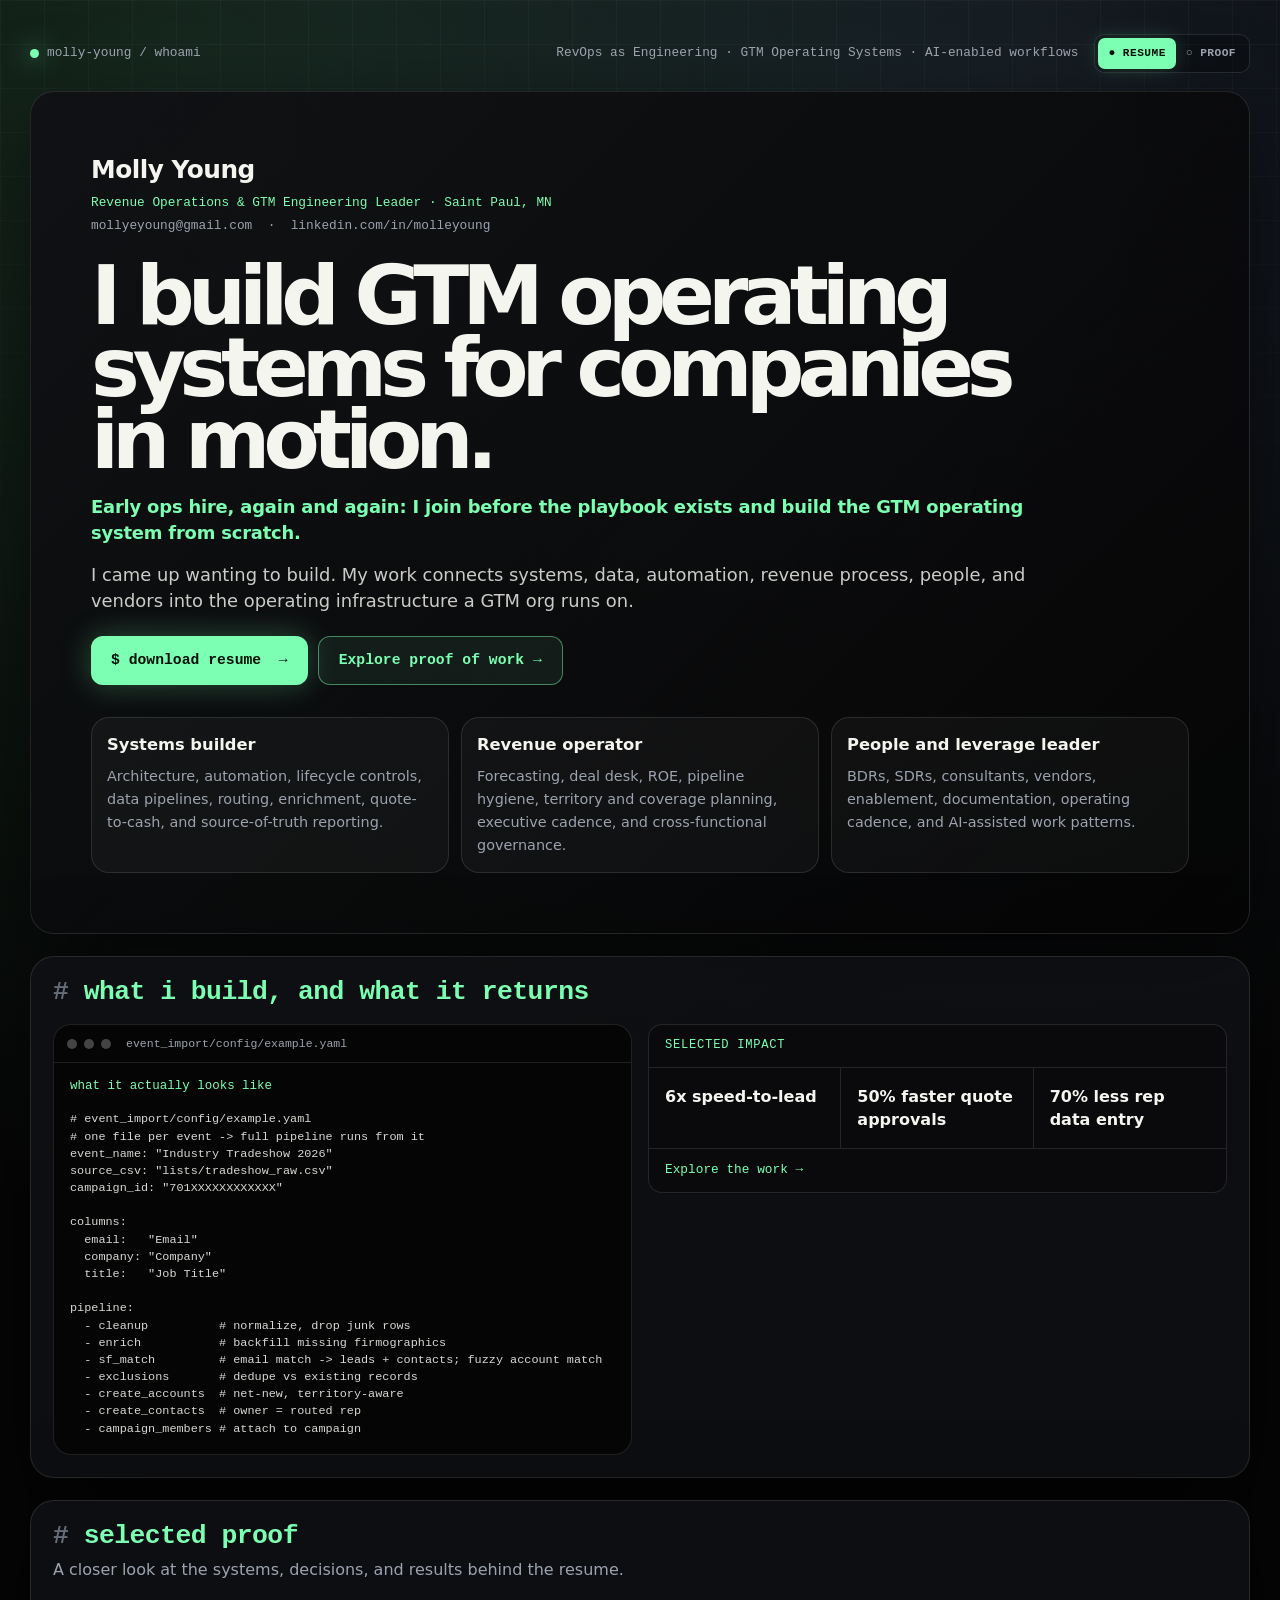
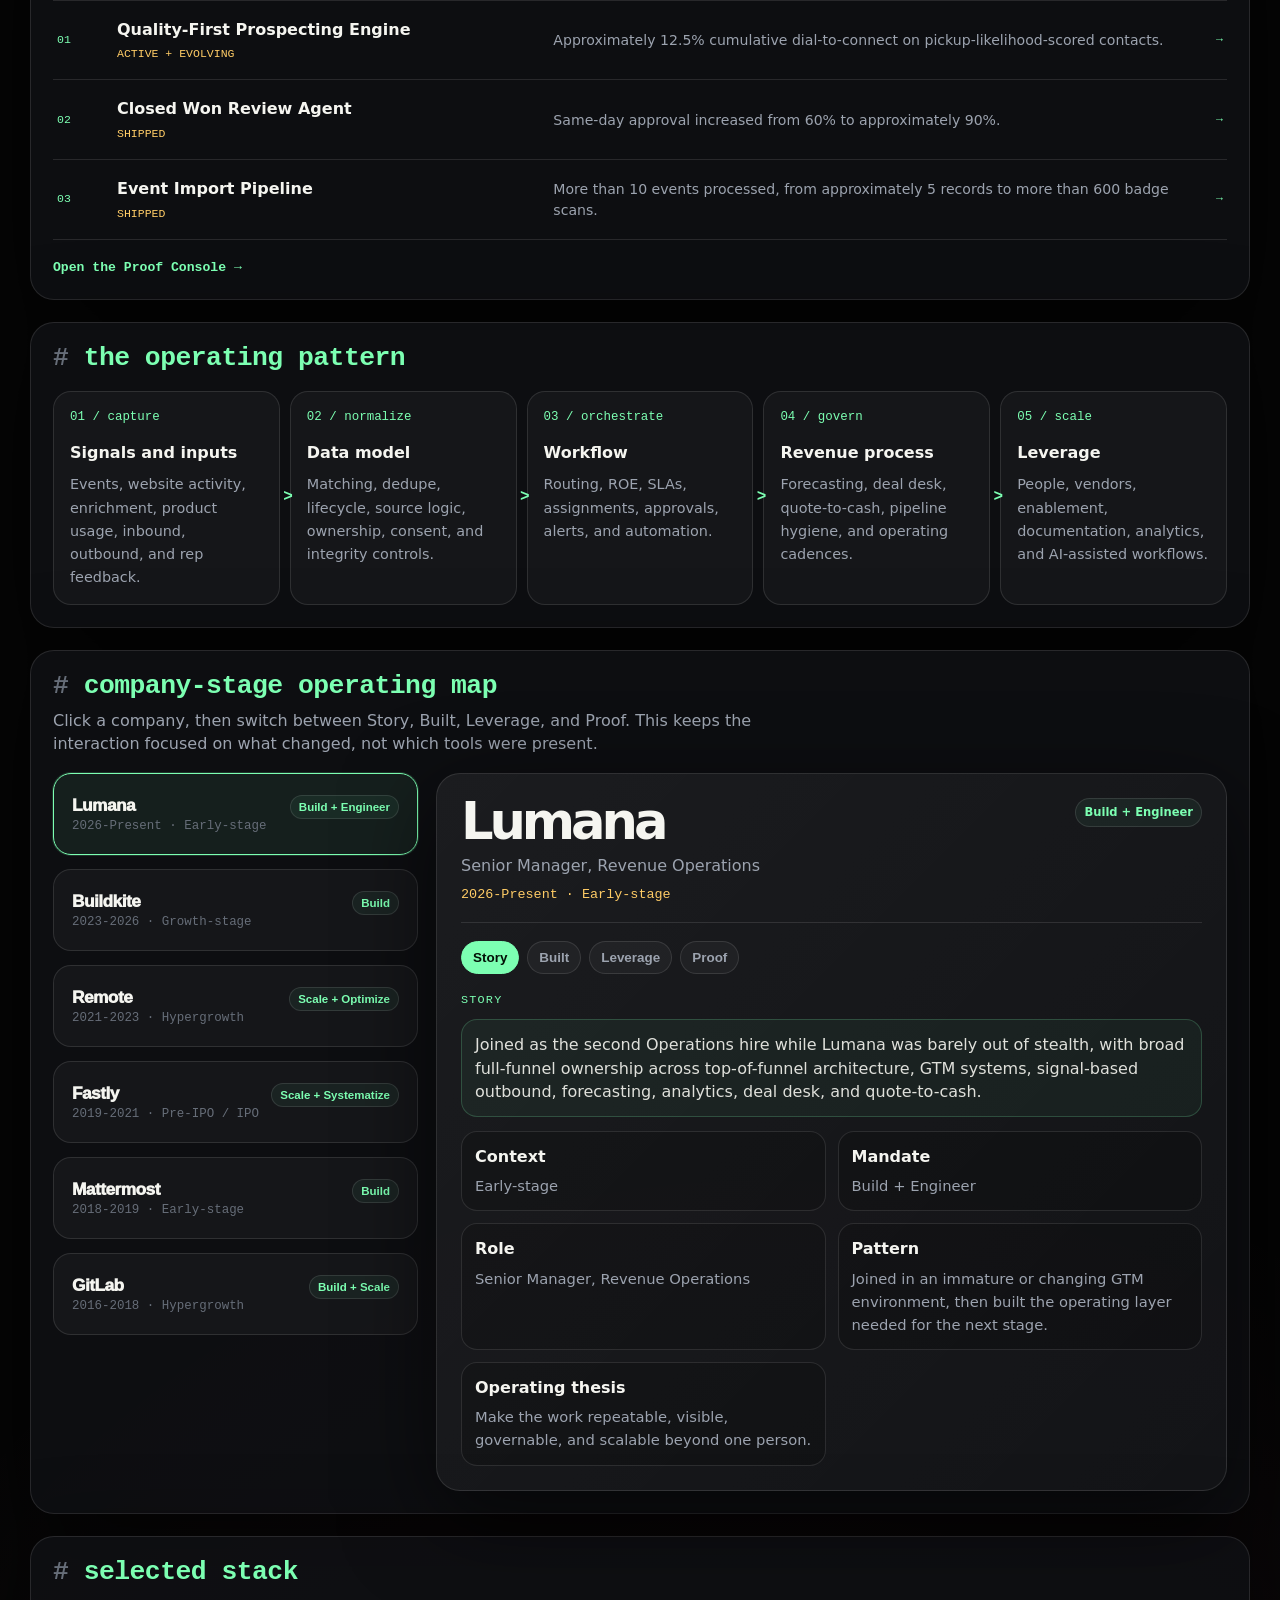
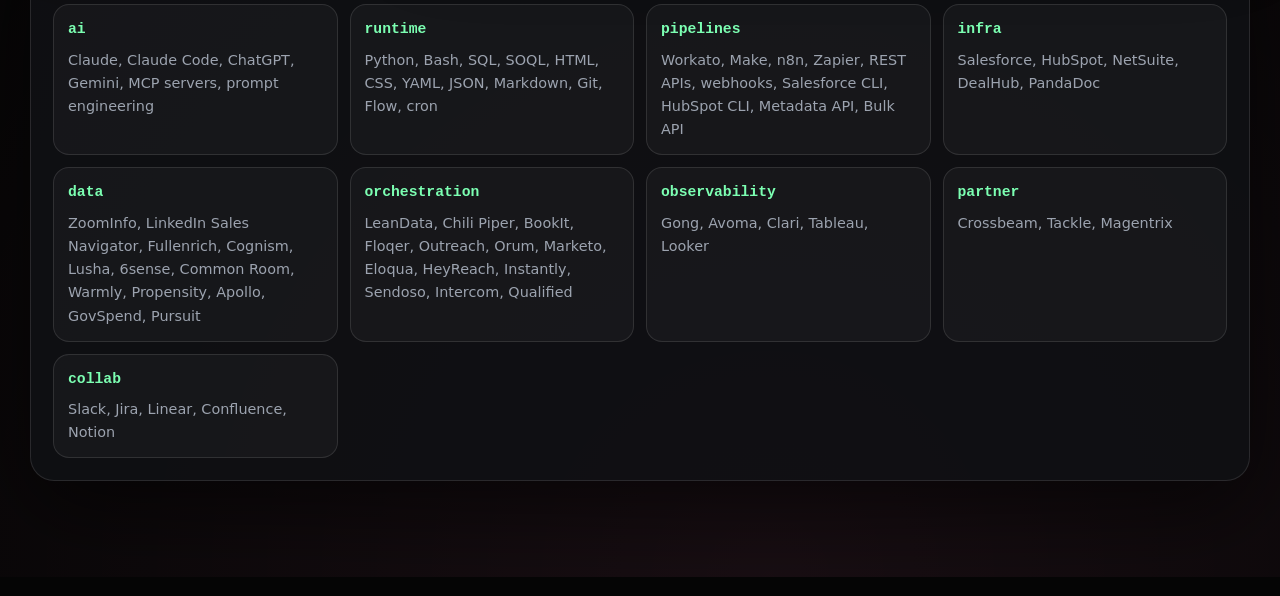
==== index.html @ 9f897b2b "Update index.html" ====
<!DOCTYPE html>
<html lang="en">
<head>
  <meta charset="UTF-8" />
  <meta name="viewport" content="width=device-width, initial-scale=1.0" />
  <title>Molly Young | RevOps as Engineering</title>
  <style>
    :root {
      --bg: #050505;
      --panel: #101114;
      --panel-2: #15171c;
      --ink: #f5f5f0;
      --muted: #9ca3af;
      --faint: #666d78;
      --line: rgba(255,255,255,.11);
      --line-strong: rgba(255,255,255,.22);
      --green: #7CFFB2;
      --amber: #ffcc66;
      --blue: #8ab4ff;
      --pink: #ff7ab6;
      --radius: 24px;
      --shadow: 0 26px 90px rgba(0,0,0,.58);
      --mono: "SFMono-Regular", Consolas, "Liberation Mono", Menlo, monospace;
      --sans: Inter, ui-sans-serif, system-ui, -apple-system, BlinkMacSystemFont, "Segoe UI", sans-serif;
    }

    * { box-sizing: border-box; }

    body {
      margin: 0;
      background:
        radial-gradient(circle at 12% 4%, rgba(124,255,178,.14), transparent 28%),
        radial-gradient(circle at 80% 4%, rgba(138,180,255,.12), transparent 26%),
        radial-gradient(circle at 60% 100%, rgba(255,122,182,.08), transparent 28%),
        var(--bg);
      color: var(--ink);
      font-family: var(--sans);
      line-height: 1.45;
    }

    body::before {
      content: "";
      position: fixed;
      inset: 0;
      background-image:
        linear-gradient(rgba(255,255,255,.032) 1px, transparent 1px),
        linear-gradient(90deg, rgba(255,255,255,.032) 1px, transparent 1px);
      background-size: 44px 44px;
      mask-image: linear-gradient(to bottom, black, transparent 82%);
      pointer-events: none;
      z-index: -1;
    }

    .wrap {
      width: min(1220px, calc(100% - 36px));
      margin: 0 auto;
      padding: 34px 0 74px;
    }

    .topbar {
      display: flex;
      justify-content: space-between;
      gap: 18px;
      align-items: center;
      margin-bottom: 18px;
      color: var(--muted);
      font-family: var(--mono);
      font-size: .8rem;
    }

    .topbar a { text-decoration: none; }

    .topbar-tools {
      display: flex;
      align-items: center;
      justify-content: flex-end;
      gap: 16px;
    }

    .topbar-context { color: var(--muted); }

    .view-nav {
      display: inline-flex;
      padding: 3px;
      border: 1px solid var(--line);
      border-radius: 10px;
      background: rgba(0,0,0,.28);
    }

    .view-nav a {
      display: inline-flex;
      align-items: center;
      gap: 7px;
      padding: 7px 10px;
      border-radius: 7px;
      color: var(--muted);
      font-family: var(--mono);
      font-size: .7rem;
      font-weight: 700;
      letter-spacing: .04em;
    }

    .view-nav a[aria-current="page"] {
      background: var(--green);
      color: #031006;
      box-shadow: 0 0 18px rgba(124,255,178,.18);
    }

    .view-state { font-size: .72rem; }

    .status {
      display: flex;
      align-items: center;
      gap: 8px;
    }

    .dot {
      width: 9px;
      height: 9px;
      border-radius: 999px;
      background: var(--green);
      box-shadow: 0 0 22px rgba(124,255,178,.8);
    }

    .hero,
    .section,
    .company-detail {
      border: 1px solid var(--line);
      background: rgba(16,17,20,.86);
      box-shadow: var(--shadow);
      border-radius: var(--radius);
    }

    .hero {
      overflow: hidden;
      margin-bottom: 22px;
      background: linear-gradient(135deg, rgba(16,17,20,.96), rgba(5,5,5,.9));
    }

    .hero-grid {
      display: grid;
      grid-template-columns: 1fr;
    }

    .hero-main {
      padding: clamp(28px, 5vw, 60px);
      display: flex;
      flex-direction: column;
      justify-content: space-between;
      gap: 32px;
    }

    .eyebrow {
      display: inline-flex;
      width: fit-content;
      padding: 8px 11px;
      border: 1px solid var(--line);
      border-radius: 999px;
      color: var(--green);
      background: rgba(124,255,178,.06);
      font-family: var(--mono);
      font-size: .78rem;
      margin-bottom: 22px;
    }

    .identity { margin-bottom: 24px; }
    .identity .name { display: block; font-size: 1.55rem; font-weight: 900; letter-spacing: -.02em; }
    .identity .title { display: block; margin-top: 6px; color: var(--green); font-family: var(--mono); font-size: .8rem; }
    .identity .contact { display: block; margin-top: 5px; color: var(--muted); font-family: var(--mono); font-size: .8rem; }
    .identity .contact a { color: var(--muted); text-decoration: none; }

    h1 {
      margin: 0;
      font-size: clamp(3rem, 6.4vw, 5.9rem);
      line-height: .88;
      letter-spacing: -.085em;
      max-width: 980px;
    }

    .early-line {
      margin: 18px 0 0;
      max-width: 960px;
      color: var(--green);
      font-size: clamp(1.02rem, 1.4vw, 1.16rem);
      font-weight: 700;
      letter-spacing: -.01em;
    }

    .lead {
      margin: 16px 0 0;
      max-width: 960px;
      font-size: clamp(1.02rem, 1.4vw, 1.16rem);
      color: rgba(245,245,240,.82);
    }

    .lead strong { color: var(--green); }

    .sublead {
      margin: 14px 0 0;
      max-width: 840px;
      color: var(--muted);
    }

    .cta {
      display: inline-flex;
      align-items: center;
      gap: 9px;
      margin-top: 22px;
      padding: 13px 20px;
      background: var(--green);
      color: #031006;
      font-family: var(--mono);
      font-weight: 800;
      font-size: .92rem;
      border-radius: 12px;
      text-decoration: none;
      width: fit-content;
      box-shadow: 0 0 30px rgba(124,255,178,.28);
      transition: 150ms ease;
    }

    .cta:hover { transform: translateY(-1px); box-shadow: 0 0 40px rgba(124,255,178,.4); }

    .hero-actions {
      display: flex;
      flex-wrap: wrap;
      gap: 10px;
      margin-top: 22px;
    }

    .hero-actions .cta { margin-top: 0; }

    .cta-secondary {
      border: 1px solid rgba(124,255,178,.48);
      background: rgba(124,255,178,.07);
      color: var(--green);
      box-shadow: none;
    }

    .cta-secondary:hover {
      background: rgba(124,255,178,.12);
      box-shadow: 0 0 30px rgba(124,255,178,.13);
    }

    .triad {
      display: grid;
      grid-template-columns: repeat(3, minmax(0, 1fr));
      gap: 12px;
    }

    .triad-card {
      border: 1px solid var(--line);
      border-radius: 18px;
      padding: 15px;
      background: rgba(255,255,255,.035);
      min-height: 128px;
    }

    .triad-card strong {
      display: block;
      margin-bottom: 7px;
      color: var(--ink);
      font-size: 1.02rem;
    }

    .triad-card span {
      color: var(--muted);
      font-size: .9rem;
    }

    .side {
      border-top: 1px solid var(--line);
      background: #08090b;
      padding: 24px;
      display: flex;
      flex-direction: column;
      gap: 16px;
    }

    .terminal {
      border: 1px solid var(--line);
      border-radius: 18px;
      overflow: hidden;
      background: #050505;
      max-width: 100%;
    }

    .term-head {
      height: 38px;
      border-bottom: 1px solid var(--line);
      display: flex;
      align-items: center;
      gap: 7px;
      padding: 0 13px;
      color: var(--muted);
      font-family: var(--mono);
      font-size: .72rem;
    }

    .traffic {
      width: 10px;
      height: 10px;
      border-radius: 999px;
      background: rgba(255,255,255,.25);
    }

    .artifact-label {
      padding: 14px 16px 0;
      color: var(--green);
      font-family: var(--mono);
      font-size: .78rem;
    }

    .code-block {
      margin: 0;
      padding: 16px;
      overflow: auto;
      font-family: var(--mono);
      font-size: .74rem;
      line-height: 1.45;
      color: rgba(245,245,240,.88);
      white-space: pre-wrap;
      overflow-wrap: anywhere;
    }

    .mini-bio {
      border: 1px solid var(--line);
      border-radius: 18px;
      padding: 15px;
      background: rgba(255,255,255,.035);
    }

    .mini-bio strong {
      display: block;
      font-size: 1.1rem;
      margin-bottom: 4px;
    }

    .mini-bio span {
      color: var(--muted);
      font-size: .9rem;
    }

    .mini-bio a {
      display: inline-block;
      margin-top: 10px;
      color: var(--green);
      font-family: var(--mono);
      font-size: .82rem;
      text-decoration: none;
      border: 1px solid rgba(124,255,178,.4);
      border-radius: 999px;
      padding: 6px 11px;
    }

    .section {
      padding: 22px;
      margin-bottom: 22px;
    }

    .section-head {
      display: flex;
      justify-content: space-between;
      align-items: end;
      gap: 18px;
      flex-wrap: wrap;
      margin-bottom: 18px;
    }

    h2 {
      margin: 0;
      font-family: var(--mono);
      font-size: clamp(1.25rem, 2.1vw, 1.65rem);
      line-height: 1.05;
      letter-spacing: -.02em;
      color: var(--green);
      text-transform: lowercase;
    }

    h2::before { content: "# "; color: var(--faint); }

    .section-head p {
      margin: 8px 0 0;
      color: var(--muted);
      max-width: 760px;
    }

    .proof-grid {
      display: grid;
      grid-template-columns: repeat(6, minmax(0, 1fr));
      gap: 12px;
    }

    .proof {
      border: 1px solid var(--line);
      border-radius: 12px;
      padding: 18px;
      background: rgba(0,0,0,.22);
      min-height: 148px;
    }

    .num {
      font-size: clamp(1.9rem, 4vw, 3.3rem);
      font-weight: 950;
      letter-spacing: -.08em;
      color: var(--green);
      line-height: .9;
      margin-bottom: 10px;
    }

    .proof strong {
      display: block;
      margin-bottom: 7px;
      font-family: var(--mono);
      font-size: .9rem;
    }

    .proof strong::before { content: "> "; color: var(--green); }

    .proof span {
      color: var(--muted);
      font-size: .88rem;
    }

    .proof-split {
      display: grid;
      grid-template-columns: 1fr 1fr;
      gap: 16px;
      align-items: start;
    }

    .kpi-grid {
      display: grid;
      grid-template-columns: 1fr 1fr;
      gap: 12px;
    }

    .proof-strip {
      border: 1px solid var(--line);
      border-radius: 14px;
      background: rgba(0,0,0,.22);
      overflow: hidden;
    }

    .proof-strip-label {
      padding: 12px 16px;
      border-bottom: 1px solid var(--line);
      color: var(--green);
      font-family: var(--mono);
      font-size: .76rem;
      letter-spacing: .06em;
    }

    .proof-strip-metrics {
      display: grid;
      grid-template-columns: repeat(3, minmax(0, 1fr));
    }

    .proof-strip-metric {
      padding: 17px 16px;
      border-right: 1px solid var(--line);
    }

    .proof-strip-metric:last-child { border-right: 0; }

    .proof-strip-metric strong {
      display: block;
      color: var(--ink);
      font-size: 1rem;
    }

    .proof-strip-link {
      display: block;
      padding: 12px 16px;
      border-top: 1px solid var(--line);
      color: var(--green);
      font-family: var(--mono);
      font-size: .8rem;
      text-decoration: none;
    }

    .selected-proof-list {
      border-top: 1px solid var(--line);
    }

    .selected-proof-row {
      display: grid;
      grid-template-columns: 44px minmax(220px, .65fr) minmax(0, 1fr) auto;
      gap: 16px;
      align-items: center;
      padding: 17px 4px;
      border-bottom: 1px solid var(--line);
      color: inherit;
      text-decoration: none;
    }

    .selected-proof-row:hover {
      background: linear-gradient(90deg, rgba(124,255,178,.06), transparent 80%);
    }

    .selected-proof-index,
    .selected-proof-status,
    .selected-proof-arrow {
      font-family: var(--mono);
      font-size: .72rem;
    }

    .selected-proof-index,
    .selected-proof-arrow { color: var(--green); }

    .selected-proof-title {
      display: grid;
      gap: 5px;
    }

    .selected-proof-title strong { font-size: 1rem; }

    .selected-proof-status {
      width: fit-content;
      color: var(--amber);
      text-transform: uppercase;
    }

    .selected-proof-point {
      color: var(--muted);
      font-size: .88rem;
    }

    .selected-proof-action {
      display: inline-flex;
      margin-top: 18px;
      color: var(--green);
      font-family: var(--mono);
      font-size: .82rem;
      font-weight: 800;
      text-decoration: none;
    }

    .artifact-desc {
      margin: 0 0 12px;
      color: var(--faint);
      font-family: var(--mono);
      font-size: .8rem;
      line-height: 1.55;
    }

    .operating-grid {
      display: grid;
      grid-template-columns: repeat(5, minmax(0, 1fr));
      gap: 10px;
    }

    .op-node {
      border: 1px solid var(--line);
      border-radius: 18px;
      padding: 16px;
      background: rgba(255,255,255,.035);
      min-height: 160px;
      position: relative;
    }

    .op-node:not(:last-child)::after {
      content: ">";
      position: absolute;
      right: -14px;
      top: 50%;
      transform: translateY(-50%);
      color: var(--green);
      font-family: var(--mono);
      font-weight: 900;
      z-index: 2;
    }

    .op-node .idx {
      font-family: var(--mono);
      color: var(--green);
      font-size: .78rem;
      margin-bottom: 15px;
    }

    .op-node strong {
      display: block;
      margin-bottom: 8px;
    }

    .op-node span {
      color: var(--muted);
      font-size: .9rem;
    }

    .company-layout {
      display: grid;
      grid-template-columns: 365px minmax(0, 1fr);
      gap: 18px;
      align-items: start;
    }

    .company-list {
      display: grid;
      gap: 14px;
    }

    .company-button {
      width: 100%;
      text-align: left;
      cursor: pointer;
      border: 1px solid var(--line);
      border-radius: 18px;
      padding: 21px 18px;
      background: rgba(255,255,255,.035);
      color: var(--ink);
      transition: 150ms ease;
    }

    .company-button:hover {
      transform: translateY(-1px);
      border-color: var(--line-strong);
      background: rgba(255,255,255,.055);
    }

    .company-button.active {
      border-color: var(--green);
      background: rgba(124,255,178,.07);
      box-shadow: 0 0 0 1px rgba(124,255,178,.16);
    }

    .company-row {
      display: flex;
      justify-content: space-between;
      align-items: start;
      gap: 12px;
    }

    .company-name {
      font-size: 1.08rem;
      font-weight: 950;
      letter-spacing: -.03em;
    }

    .years {
      margin-top: 3px;
      color: var(--faint);
      font-family: var(--mono);
      font-size: .78rem;
    }

    .pill {
      border: 1px solid var(--line);
      border-radius: 999px;
      padding: 5px 8px;
      font-size: .72rem;
      color: var(--green);
      background: rgba(124,255,178,.06);
      white-space: nowrap;
      font-weight: 900;
    }

    .company-detail {
      padding: 24px;
      min-height: 690px;
      position: sticky;
      top: 18px;
      background: linear-gradient(135deg, rgba(255,255,255,.06), rgba(255,255,255,.025));
    }

    .detail-top {
      display: flex;
      justify-content: space-between;
      gap: 18px;
      align-items: start;
      border-bottom: 1px solid var(--line);
      padding-bottom: 18px;
      margin-bottom: 18px;
    }

    .company-detail h3 {
      margin: 0;
      font-size: clamp(2rem, 4vw, 3.6rem);
      line-height: .9;
      letter-spacing: -.08em;
    }

    .role {
      margin-top: 9px;
      color: var(--muted);
    }

    .stage {
      margin-top: 8px;
      color: var(--amber);
      font-family: var(--mono);
      font-size: .84rem;
    }

    .tabs {
      display: flex;
      flex-wrap: wrap;
      gap: 8px;
      margin-bottom: 18px;
    }

    .tab {
      cursor: pointer;
      border: 1px solid var(--line);
      border-radius: 999px;
      color: var(--muted);
      background: rgba(255,255,255,.04);
      padding: 8px 11px;
      font-weight: 850;
      font-size: .84rem;
      transition: 150ms ease;
    }

    .tab:hover {
      color: var(--ink);
      border-color: var(--line-strong);
    }

    .tab.active {
      color: #031006;
      background: var(--green);
      border-color: var(--green);
    }

    .detail-summary {
      border: 1px solid rgba(124,255,178,.2);
      background: rgba(124,255,178,.05);
      border-radius: 16px;
      padding: 13px;
      margin-bottom: 14px;
      color: rgba(245,245,240,.9);
    }

    .detail-grid {
      display: grid;
      grid-template-columns: repeat(2, minmax(0, 1fr));
      gap: 12px;
    }

    .detail-card {
      border: 1px solid var(--line);
      background: rgba(0,0,0,.16);
      border-radius: 16px;
      padding: 13px;
    }

    .detail-card strong {
      display: block;
      margin-bottom: 6px;
      color: var(--ink);
    }

    .detail-card span {
      color: var(--muted);
      font-size: .92rem;
    }

    .list {
      display: grid;
      gap: 8px;
      margin: 0;
      padding: 0;
      list-style: none;
    }

    .list li {
      border: 1px solid var(--line);
      border-radius: 14px;
      padding: 10px 11px;
      background: rgba(0,0,0,.16);
      color: rgba(245,245,240,.86);
      font-size: .92rem;
    }

    .section-label {
      color: var(--green);
      font-family: var(--mono);
      text-transform: uppercase;
      letter-spacing: .1em;
      font-size: .74rem;
      margin-bottom: 10px;
    }

    .stack-grid {
      display: grid;
      grid-template-columns: repeat(4, minmax(0, 1fr));
      gap: 12px;
    }

    .stack-card {
      border: 1px solid var(--line);
      background: rgba(255,255,255,.035);
      border-radius: 16px;
      padding: 14px;
    }

    .stack-card strong {
      display: block;
      margin-bottom: 7px;
      color: var(--green);
      font-family: var(--mono);
      font-size: .92rem;
    }

    .stack-card span {
      color: var(--muted);
      font-size: .9rem;
    }

    @media (max-width: 1150px) {
      .proof-grid {
        grid-template-columns: repeat(3, minmax(0, 1fr));
      }

      .operating-grid {
        grid-template-columns: repeat(2, minmax(0, 1fr));
      }

      .op-node::after {
        display: none;
      }

      .triad {
        grid-template-columns: 1fr;
      }
    }

    @media (max-width: 1000px) {
      .hero-grid,
      .company-layout {
        grid-template-columns: 1fr;
      }

      .side {
        border-left: 0;
        border-top: 1px solid var(--line);
      }

      .company-detail {
        position: static;
      }
    }

    @media (max-width: 760px) {
      .proof-grid,
      .operating-grid,
      .detail-grid,
      .stack-grid {
        grid-template-columns: 1fr;
      }
    }

    @media (max-width: 620px) {
      .wrap { width: min(100% - 22px, 1180px); }
      .hero-main, .side, .section, .company-detail { padding: 18px; }
      .hero { border-radius: 22px; }
    }


    /* Mobile polish patch */
    @media (max-width: 820px) {
      .proof-split {
        grid-template-columns: minmax(0, 1fr);
      }

      .proof-split > * {
        min-width: 0;
      }

      .kpi-grid {
        grid-template-columns: 1fr;
      }

      .terminal {
        border-radius: 16px;
      }

      .term-head span:last-child {
        min-width: 0;
        overflow: hidden;
        text-overflow: ellipsis;
        white-space: nowrap;
      }

      .code-block {
        max-height: 320px;
        overflow: auto;
        font-size: .68rem;
      }
    }

    @media (max-width: 620px) {
      .wrap {
        width: min(100% - 18px, 1180px);
        padding: 18px 0 48px;
      }

      .topbar {
        align-items: flex-start;
        flex-direction: column;
        gap: 6px;
        font-size: .68rem;
        line-height: 1.35;
      }

      .topbar-tools {
        width: 100%;
        align-items: flex-start;
        justify-content: space-between;
      }

      .topbar-context { max-width: 52%; }

      .view-nav { flex: none; }

      .status span:last-child,
      .topbar > div:last-child,
      .identity .contact,
      .stack-card span,
      .detail-card span,
      .list li,
      .company-button {
        overflow-wrap: anywhere;
      }

      .hero-main,
      .section,
      .company-detail {
        padding: 16px;
      }

      .hero,
      .section,
      .company-detail {
        border-radius: 18px;
        box-shadow: 0 18px 54px rgba(0,0,0,.42);
      }

      .identity {
        margin-bottom: 18px;
      }

      .identity .name {
        font-size: 1.35rem;
      }

      .identity .title,
      .identity .contact {
        font-size: .72rem;
        line-height: 1.45;
      }

      h1 {
        font-size: clamp(2.25rem, 12vw, 3.05rem);
        line-height: .96;
        letter-spacing: -.055em;
      }

      .early-line,
      .lead,
      .sublead {
        font-size: .95rem;
        line-height: 1.5;
      }

      .cta {
        width: 100%;
        justify-content: center;
        padding: 13px 14px;
        font-size: .82rem;
      }

      .hero-actions { flex-direction: column; }

      .selected-proof-row {
        grid-template-columns: 32px 1fr auto;
        gap: 10px;
      }

      .selected-proof-point {
        grid-column: 2 / -1;
      }

      .triad,
      .operating-grid,
      .stack-grid,
      .detail-grid,
      .proof-split,
      .kpi-grid {
        gap: 10px;
      }

      .triad-card,
      .op-node,
      .proof,
      .stack-card,
      .detail-card {
        min-height: auto;
        padding: 13px;
        border-radius: 14px;
      }

      .num {
        font-size: 2.25rem;
        letter-spacing: -.055em;
      }

      .proof-strip-metrics {
        grid-template-columns: 1fr;
      }

      .proof-strip-metric {
        border-right: 0;
        border-bottom: 1px solid var(--line);
      }

      .proof-strip-metric:last-child {
        border-bottom: 0;
      }

      .company-detail {
        min-height: auto;
      }

      .company-button {
        padding: 15px 14px;
        border-radius: 14px;
      }

      .company-row,
      .detail-top {
        flex-direction: column;
        gap: 8px;
      }

      .pill {
        width: fit-content;
      }

      .company-detail h3 {
        font-size: clamp(2rem, 14vw, 2.8rem);
        line-height: .95;
        letter-spacing: -.06em;
      }

      .role,
      .stage {
        font-size: .86rem;
      }

      .tabs {
        display: grid;
        grid-template-columns: repeat(2, minmax(0, 1fr));
      }

      .tab {
        width: 100%;
        text-align: center;
        padding: 9px 8px;
        font-size: .8rem;
      }

      h2 {
        font-size: 1.15rem;
        line-height: 1.2;
      }
    }

    @media (max-width: 380px) {
      h1 {
        font-size: 2.05rem;
      }

      .hero-main,
      .section,
      .company-detail {
        padding: 14px;
      }
    }
  </style>
</head>
<body>
  <main class="wrap">
    <div class="topbar">
      <div class="status"><span class="dot"></span><span>molly-young / whoami</span></div>
      <div class="topbar-tools">
        <div class="topbar-context">RevOps as Engineering · GTM Operating Systems · AI-enabled workflows</div>
        <nav class="view-nav" aria-label="Portfolio views">
          <a href="./" aria-current="page"><span class="view-state" aria-hidden="true">●</span>RESUME</a>
          <a href="proof/"><span class="view-state" aria-hidden="true">○</span>PROOF</a>
        </nav>
      </div>
    </div>

    <section class="hero">
      <div class="hero-grid">
        <div class="hero-main">
          <div>
            <div class="identity">
              <span class="name">Molly Young</span>
              <span class="title">Revenue Operations &amp; GTM Engineering Leader · Saint Paul, MN</span>
              <span class="contact">mollyeyoung@gmail.com &nbsp;·&nbsp; <a href="https://www.linkedin.com/in/molleyoung/">linkedin.com/in/molleyoung</a></span>
            </div>
            <h1>I build GTM operating systems for companies in motion.</h1>
            <p class="early-line">Early ops hire, again and again: I join before the playbook exists and build the GTM operating system from scratch.</p>
            <p class="lead">
              I came up wanting to build. My work connects systems, data, automation, revenue process, people, and vendors into the operating infrastructure a GTM org runs on.
            </p>
            <div class="hero-actions">
              <a class="cta" href="molly-young-v1.0.0.pdf" target="_blank" rel="noopener">$ download resume &nbsp;&rarr;</a>
              <a class="cta cta-secondary" href="proof/">Explore proof of work →</a>
            </div>
          </div>

          <div class="triad">
            <div class="triad-card">
              <strong>Systems builder</strong>
              <span>Architecture, automation, lifecycle controls, data pipelines, routing, enrichment, quote-to-cash, and source-of-truth reporting.</span>
            </div>
            <div class="triad-card">
              <strong>Revenue operator</strong>
              <span>Forecasting, deal desk, ROE, pipeline hygiene, territory and coverage planning, executive cadence, and cross-functional governance.</span>
            </div>
            <div class="triad-card">
              <strong>People and leverage leader</strong>
              <span>BDRs, SDRs, consultants, vendors, enablement, documentation, operating cadence, and AI-assisted work patterns.</span>
            </div>
          </div>
        </div>

      </div>
    </section>

    <section class="section">
      <div class="section-head">
        <div>
          <h2>What I build, and what it returns</h2>
        </div>
      </div>

      <div class="proof-split">
        <div class="artifact-col">
          <div class="terminal">
          <div class="term-head">
            <span class="traffic"></span><span class="traffic"></span><span class="traffic"></span>
            <span style="margin-left:8px;">event_import/config/example.yaml</span>
          </div>
          <div class="artifact-label">what it actually looks like</div>
          <pre class="code-block"><code># event_import/config/example.yaml
# one file per event -&gt; full pipeline runs from it
event_name: &quot;Industry Tradeshow 2026&quot;
source_csv: &quot;lists/tradeshow_raw.csv&quot;
campaign_id: &quot;701XXXXXXXXXXXX&quot;

columns:
  email:   &quot;Email&quot;
  company: &quot;Company&quot;
  title:   &quot;Job Title&quot;

pipeline:
  - cleanup          # normalize, drop junk rows
  - enrich           # backfill missing firmographics
  - sf_match         # email match -&gt; leads + contacts; fuzzy account match
  - exclusions       # dedupe vs existing records
  - create_accounts  # net-new, territory-aware
  - create_contacts  # owner = routed rep
  - campaign_members # attach to campaign</code></pre>
          </div>
        </div>

        <div class="proof-strip" aria-label="Selected proof">
          <div class="proof-strip-label">SELECTED IMPACT</div>
          <div class="proof-strip-metrics">
            <div class="proof-strip-metric"><strong>6x speed-to-lead</strong></div>
            <div class="proof-strip-metric"><strong>50% faster quote approvals</strong></div>
            <div class="proof-strip-metric"><strong>70% less rep data entry</strong></div>
          </div>
          <a class="proof-strip-link" href="proof/">Explore the work →</a>
        </div>
      </div>
    </section>

    <section class="section">
      <div class="section-head">
        <div>
          <h2>Selected Proof</h2>
          <p>A closer look at the systems, decisions, and results behind the resume.</p>
        </div>
      </div>

      <div class="selected-proof-list">
        <a class="selected-proof-row" href="proof/#quality-first-prospecting-engine">
          <span class="selected-proof-index">01</span>
          <span class="selected-proof-title">
            <strong>Quality-First Prospecting Engine</strong>
            <span class="selected-proof-status">Active + evolving</span>
          </span>
          <span class="selected-proof-point">Approximately 12.5% cumulative dial-to-connect on pickup-likelihood-scored contacts.</span>
          <span class="selected-proof-arrow" aria-hidden="true">→</span>
        </a>
        <a class="selected-proof-row" href="proof/#closed-won-review-agent">
          <span class="selected-proof-index">02</span>
          <span class="selected-proof-title">
            <strong>Closed Won Review Agent</strong>
            <span class="selected-proof-status">Shipped</span>
          </span>
          <span class="selected-proof-point">Same-day approval increased from 60% to approximately 90%.</span>
          <span class="selected-proof-arrow" aria-hidden="true">→</span>
        </a>
        <a class="selected-proof-row" href="proof/#event-import-pipeline">
          <span class="selected-proof-index">03</span>
          <span class="selected-proof-title">
            <strong>Event Import Pipeline</strong>
            <span class="selected-proof-status">Shipped</span>
          </span>
          <span class="selected-proof-point">More than 10 events processed, from approximately 5 records to more than 600 badge scans.</span>
          <span class="selected-proof-arrow" aria-hidden="true">→</span>
        </a>
      </div>
      <a class="selected-proof-action" href="proof/">Open the Proof Console →</a>
    </section>

    <section class="section">
      <div class="section-head">
        <div>
          <h2>The operating pattern</h2>
        </div>
      </div>

      <div class="operating-grid">
        <div class="op-node">
          <div class="idx">01 / capture</div>
          <strong>Signals and inputs</strong>
          <span>Events, website activity, enrichment, product usage, inbound, outbound, and rep feedback.</span>
        </div>
        <div class="op-node">
          <div class="idx">02 / normalize</div>
          <strong>Data model</strong>
          <span>Matching, dedupe, lifecycle, source logic, ownership, consent, and integrity controls.</span>
        </div>
        <div class="op-node">
          <div class="idx">03 / orchestrate</div>
          <strong>Workflow</strong>
          <span>Routing, ROE, SLAs, assignments, approvals, alerts, and automation.</span>
        </div>
        <div class="op-node">
          <div class="idx">04 / govern</div>
          <strong>Revenue process</strong>
          <span>Forecasting, deal desk, quote-to-cash, pipeline hygiene, and operating cadences.</span>
        </div>
        <div class="op-node">
          <div class="idx">05 / scale</div>
          <strong>Leverage</strong>
          <span>People, vendors, enablement, documentation, analytics, and AI-assisted workflows.</span>
        </div>
      </div>
    </section>

    <section class="section">
      <div class="section-head">
        <div>
          <h2>Company-stage operating map</h2>
          <p>Click a company, then switch between Story, Built, Leverage, and Proof. This keeps the interaction focused on what changed, not which tools were present.</p>
        </div>
      </div>

      <div class="company-layout">
        <div class="company-list" id="companyList"></div>
        <article class="company-detail" id="companyDetail"></article>
      </div>
    </section>

    <section class="section">
      <div class="section-head">
        <div>
          <h2>Selected stack</h2>
        </div>
      </div>

      <div class="stack-grid">
        <div class="stack-card">
          <strong>ai</strong>
          <span>Claude, Claude Code, ChatGPT, Gemini, MCP servers, prompt engineering</span>
        </div>
        <div class="stack-card">
          <strong>runtime</strong>
          <span>Python, Bash, SQL, SOQL, HTML, CSS, YAML, JSON, Markdown, Git, Flow, cron</span>
        </div>
        <div class="stack-card">
          <strong>pipelines</strong>
          <span>Workato, Make, n8n, Zapier, REST APIs, webhooks, Salesforce CLI, HubSpot CLI, Metadata API, Bulk API</span>
        </div>
        <div class="stack-card">
          <strong>infra</strong>
          <span>Salesforce, HubSpot, NetSuite, DealHub, PandaDoc</span>
        </div>
        <div class="stack-card">
          <strong>data</strong>
          <span>ZoomInfo, LinkedIn Sales Navigator, Fullenrich, Cognism, Lusha, 6sense, Common Room, Warmly, Propensity, Apollo, GovSpend, Pursuit</span>
        </div>
        <div class="stack-card">
          <strong>orchestration</strong>
          <span>LeanData, Chili Piper, BookIt, Floqer, Outreach, Orum, Marketo, Eloqua, HeyReach, Instantly, Sendoso, Intercom, Qualified</span>
        </div>
        <div class="stack-card">
          <strong>observability</strong>
          <span>Gong, Avoma, Clari, Tableau, Looker</span>
        </div>
        <div class="stack-card">
          <strong>partner</strong>
          <span>Crossbeam, Tackle, Magentrix</span>
        </div>
        <div class="stack-card">
          <strong>collab</strong>
          <span>Slack, Jira, Linear, Confluence, Notion</span>
        </div>
      </div>
    </section>
  </main>

  <script>
    const companies = [
      {
        name: "Lumana",
        years: "2026-Present",
        role: "Senior Manager, Revenue Operations",
        context: "Early-stage",
        mandate: "Build + Engineer",
        story: "Joined as the second Operations hire while Lumana was barely out of stealth, with broad full-funnel ownership across top-of-funnel architecture, GTM systems, signal-based outbound, forecasting, analytics, deal desk, and quote-to-cash.",
        built: [
          "Automated closed-won deal desk approval agent",
          "Signal-based outbound infrastructure",
          "Config-driven Python event import pipeline",
          "Salesforce-to-Tableau Cloud reporting layer",
          "Forecast hygiene and pipeline insight digests",
          "Salesforce-to-NetSuite quote-to-cash integration"
        ],
        leverage: [
          "Stood up Slack-to-Jira intake, sprint planning, and prioritization workflows.",
          "Own and connect a 20+ platform GTM stack across revenue workflows.",
          "Partner across Sales, SDR, Finance, Legal, and executive stakeholders."
        ],
        proof: [
          "60+ check compliance matrix for closed-won review.",
          "Buying signals routed into rep-facing workflows.",
          "Fragmented extracts replaced with self-serve reporting."
        ]
      },
      {
        name: "Buildkite",
        years: "2023-2026",
        role: "Manager, Revenue Operations / Revenue Operations + BDR Manager",
        context: "Growth-stage",
        mandate: "Build",
        story: "First RevOps hire, reporting to the CRO. Built both the Revenue Operations function and the BDR function while supporting Sales, Marketing, Partnerships, Technical Services, and Finance.",
        built: [
          "Lead-to-opportunity operating framework",
          "Quote-to-cash transformation",
          "AI-enhanced MEDDPICC workflows",
          "Revenue source-of-truth model",
          "HubSpot-to-Salesforce migration",
          "GTM systems strategy and vendor management"
        ],
        leverage: [
          "Managed BDRs and fractional GTM operations consultants.",
          "Served as strategic partner across Sales, Marketing, Finance, and Legal.",
          "Supported QBRs, forecasting, board reporting, demand modeling, territory planning, and compensation planning."
        ],
        proof: [
          "6x improvement in speed to lead.",
          "50% reduction in quote approval time.",
          "70% reduction in rep data entry."
        ]
      },
      {
        name: "Remote",
        years: "2021-2023",
        role: "Growth Systems & Operations / Sales Business Partner / Senior Sales Development Operations Manager",
        context: "Hypergrowth",
        mandate: "Scale + Optimize",
        story: "Second Sales Ops hire supporting Sales, BDR, Marketing, Finance, Product, and Partnerships during rapid global GTM expansion.",
        built: [
          "Global GTM processes and rules of engagement",
          "CRM-based lead processing, routing, SLAs, handoffs, and rep workflows",
          "Regional data and email consent compliance workflows",
          "Real-time website intent signal workflows",
          "Market sizing, coverage planning, and GTM analytics models"
        ],
        leverage: [
          "Supported global SDR and AE growth across segmented, regional, and product-aligned teams.",
          "Mentored SDR and operations team members into expanded Sales Ops and GTM roles.",
          "Partnered across Sales, BDR, Marketing, Finance, Product, and Partnerships."
        ],
        proof: [
          "Supported SDR and AE team expansion of over 200% in a three-month period.",
          "Operationalized website intent signals for faster and more relevant follow-up.",
          "Supported analytics across territory design, demand modeling, quotas, and compensation planning."
        ]
      },
      {
        name: "Fastly",
        years: "2019-2021",
        role: "Marketing Operations Manager",
        context: "Pre-IPO / IPO",
        mandate: "Scale + Systematize",
        story: "Second Marketing Ops hire helping scale GTM operations through rapid growth, multiple acquisitions, and IPO-stage operating complexity.",
        built: [
          "Multi-source enrichment waterfall automation",
          "Global lead management ecosystem",
          "Email deliverability remediation workflows",
          "Eloqua-to-Marketo and HubSpot-to-Marketo/Salesforce migrations",
          "Operational intake, project management, and capacity planning"
        ],
        leverage: [
          "Supported expansion across marketing operations, analytics, program management, demand, and enablement.",
          "Built intake, project management, and capacity planning processes for a growing marketing org.",
          "Supported global teams and acquisition integration work."
        ],
        proof: [
          "Improved data quality and territory planning inputs.",
          "Restored sending reputation from blacklist status.",
          "Supported team growth from early marketing ops into a larger operating function."
        ]
      },
      {
        name: "Mattermost",
        years: "2018-2019",
        role: "Marketing Operations Manager",
        context: "Early-stage",
        mandate: "Build",
        story: "Second Marketing hire reporting to the VP of Marketing, building early operational process around marketing automation and SDR support.",
        built: [
          "Marketing automation and process foundations",
          "Attribution modeling",
          "Routing improvements and SLAs",
          "SDR onboarding and early GTM operations"
        ],
        leverage: [
          "Partnered directly with VP Marketing and Sales leadership.",
          "Built early SDR onboarding and operational process.",
          "Supported pipeline generation through early GTM process design."
        ],
        proof: [
          "Created early GTM operating structure for sales and marketing handoffs."
        ]
      },
      {
        name: "GitLab",
        years: "2016-2018",
        role: "BDR Manager / BDR Team Lead / BDR",
        context: "Hypergrowth",
        mandate: "Build + Scale",
        story: "Joined as an early BDR, then built and led inbound, outbound, and partner SDR/BDR motions through hypergrowth while moving from individual contributor into team leadership.",
        built: [
          "Global remote BDR / SDR team processes",
          "Onboarding and enablement programs",
          "CRM-based SMB sales motion, handoffs, SLAs, and documentation",
          "Early channel and reseller playbooks"
        ],
        leverage: [
          "Built and managed a global remote BDR and SDR team.",
          "Created onboarding and enablement programs for faster ramp.",
          "Helped establish reseller onboarding and channel playbooks."
        ],
        proof: [
          "$1M+ qualified pipeline per quarter as an early BDR hire.",
          "30% decrease in ramp time through onboarding and enablement programs."
        ]
      }
    ];

    const companyList = document.getElementById("companyList");
    const companyDetail = document.getElementById("companyDetail");

    let selectedCompany = 0;
    let selectedTab = "story";

    function renderCompanyList() {
      companyList.innerHTML = "";
      companies.forEach((company, index) => {
        const button = document.createElement("button");
        button.className = "company-button" + (index === selectedCompany ? " active" : "");
        button.innerHTML = `
          <div class="company-row">
            <div>
              <div class="company-name">${company.name}</div>
              <div class="years">${company.years} · ${company.context}</div>
            </div>
            <div class="pill">${company.mandate}</div>
          </div>
        `;
        button.addEventListener("click", () => {
          selectedCompany = index;
          selectedTab = "story";
          render();
        });
        companyList.appendChild(button);
      });
    }

    function renderTabContent(company) {
      if (selectedTab === "story") {
        return `
          <div class="section-label">Story</div>
          <div class="detail-summary">${company.story}</div>
          <div class="detail-grid">
            <div class="detail-card"><strong>Context</strong><span>${company.context}</span></div>
            <div class="detail-card"><strong>Mandate</strong><span>${company.mandate}</span></div>
            <div class="detail-card"><strong>Role</strong><span>${company.role}</span></div>
            <div class="detail-card"><strong>Pattern</strong><span>Joined in an immature or changing GTM environment, then built the operating layer needed for the next stage.</span></div>
            <div class="detail-card"><strong>Operating thesis</strong><span>Make the work repeatable, visible, governable, and scalable beyond one person.</span></div>
          </div>
        `;
      }

      if (selectedTab === "built") {
        return `
          <div class="section-label">What I built</div>
          <ul class="list">
            ${company.built.map(item => `<li>${item}</li>`).join("")}
          </ul>
        `;
      }

      if (selectedTab === "leverage") {
        return `
          <div class="section-label">Leadership and leverage</div>
          <ul class="list">
            ${company.leverage.map(item => `<li>${item}</li>`).join("")}
          </ul>
        `;
      }

      return `
        <div class="section-label">Proof and outcomes</div>
        <ul class="list">
          ${company.proof.map(item => `<li>${item}</li>`).join("")}
        </ul>
      `;
    }

    function renderDetail() {
      const company = companies[selectedCompany];
      companyDetail.innerHTML = `
        <div class="detail-top">
          <div>
            <h3>${company.name}</h3>
            <div class="role">${company.role}</div>
            <div class="stage">${company.years} · ${company.context}</div>
          </div>
          <div class="pill">${company.mandate}</div>
        </div>

        <div class="tabs">
          <button class="tab ${selectedTab === "story" ? "active" : ""}" data-tab="story">Story</button>
          <button class="tab ${selectedTab === "built" ? "active" : ""}" data-tab="built">Built</button>
          <button class="tab ${selectedTab === "leverage" ? "active" : ""}" data-tab="leverage">Leverage</button>
          <button class="tab ${selectedTab === "proof" ? "active" : ""}" data-tab="proof">Proof</button>
        </div>

        <div id="tabContent">
          ${renderTabContent(company)}
        </div>
      `;

      companyDetail.querySelectorAll(".tab").forEach(tab => {
        tab.addEventListener("click", () => {
          selectedTab = tab.dataset.tab;
          renderDetail();
        });
      });
    }

    function render() {
      renderCompanyList();
      renderDetail();
    }

    render();
  </script>
</body>
</html>
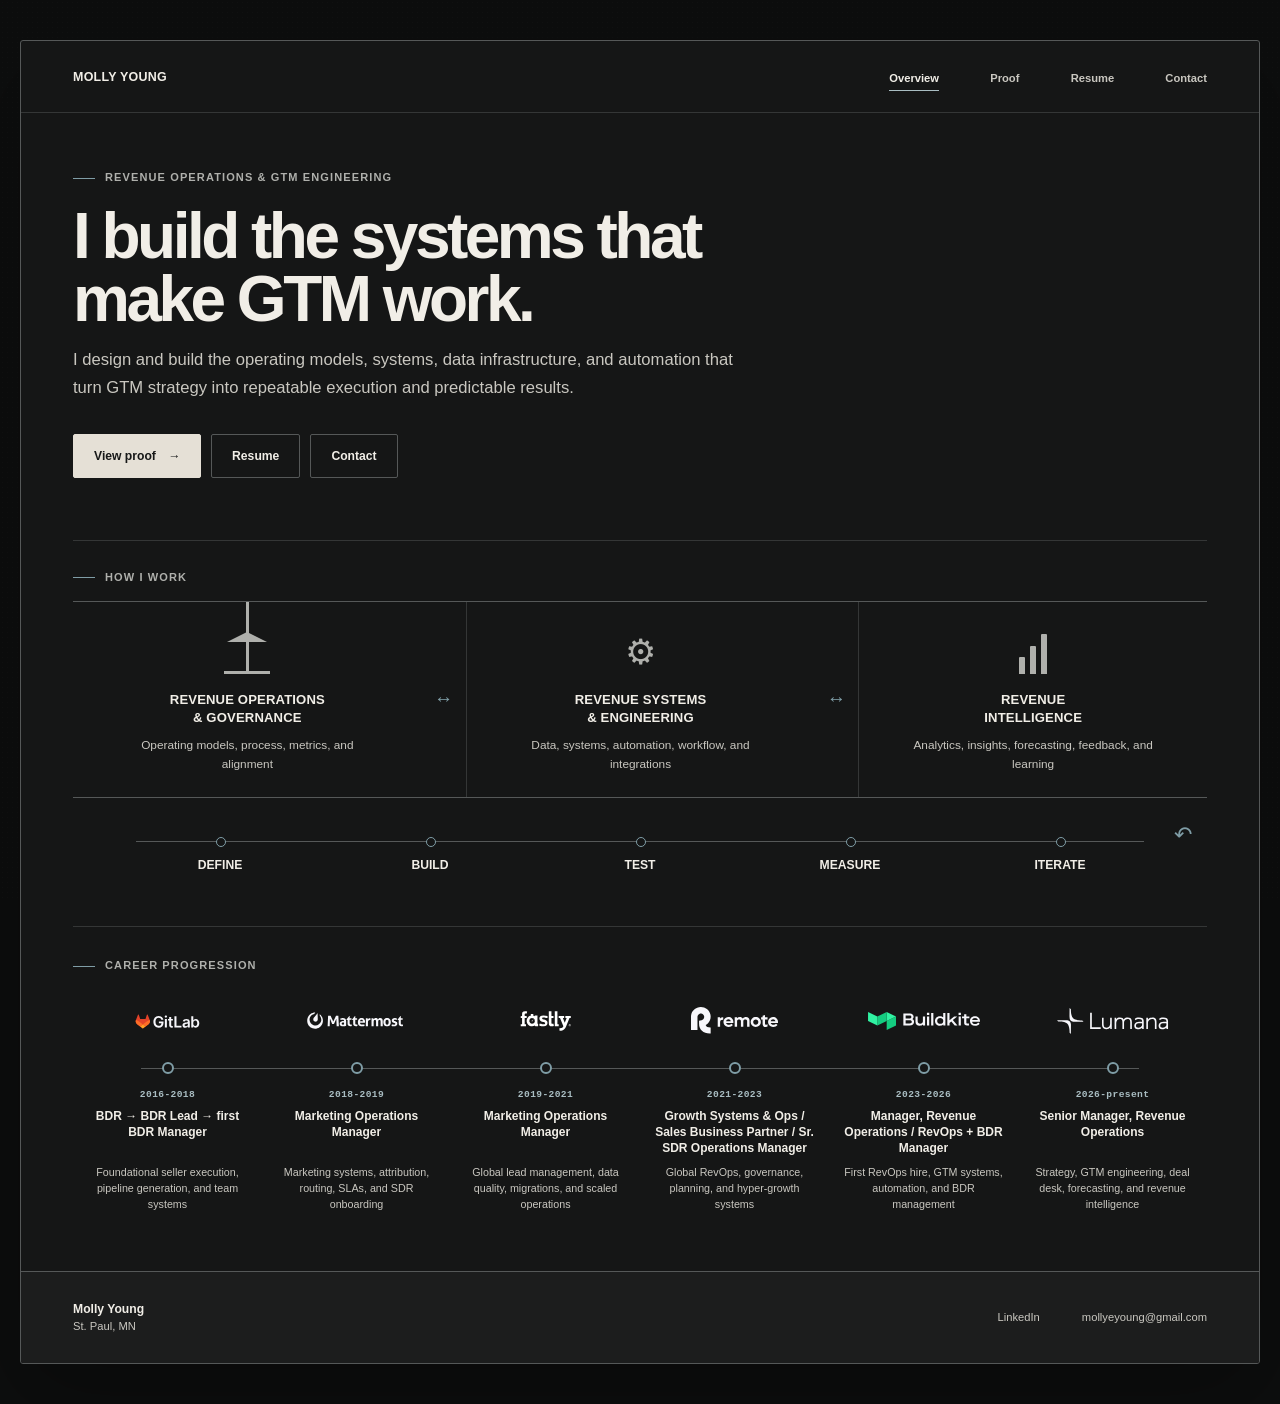
==== commit 6143557a: "Publish portfolio redesign and proof refresh" ====
--- a/index.html
+++ b/index.html
@@ -3,1580 +3,117 @@
 <head>
   <meta charset="UTF-8" />
   <meta name="viewport" content="width=device-width, initial-scale=1.0" />
-  <title>Molly Young | RevOps as Engineering</title>
-  <style>
-    :root {
-      --bg: #050505;
-      --panel: #101114;
-      --panel-2: #15171c;
-      --ink: #f5f5f0;
-      --muted: #9ca3af;
-      --faint: #666d78;
-      --line: rgba(255,255,255,.11);
-      --line-strong: rgba(255,255,255,.22);
-      --green: #7CFFB2;
-      --amber: #ffcc66;
-      --blue: #8ab4ff;
-      --pink: #ff7ab6;
-      --radius: 24px;
-      --shadow: 0 26px 90px rgba(0,0,0,.58);
-      --mono: "SFMono-Regular", Consolas, "Liberation Mono", Menlo, monospace;
-      --sans: Inter, ui-sans-serif, system-ui, -apple-system, BlinkMacSystemFont, "Segoe UI", sans-serif;
-    }
-
-    * { box-sizing: border-box; }
-
-    body {
-      margin: 0;
-      background:
-        radial-gradient(circle at 12% 4%, rgba(124,255,178,.14), transparent 28%),
-        radial-gradient(circle at 80% 4%, rgba(138,180,255,.12), transparent 26%),
-        radial-gradient(circle at 60% 100%, rgba(255,122,182,.08), transparent 28%),
-        var(--bg);
-      color: var(--ink);
-      font-family: var(--sans);
-      line-height: 1.45;
-    }
-
-    body::before {
-      content: "";
-      position: fixed;
-      inset: 0;
-      background-image:
-        linear-gradient(rgba(255,255,255,.032) 1px, transparent 1px),
-        linear-gradient(90deg, rgba(255,255,255,.032) 1px, transparent 1px);
-      background-size: 44px 44px;
-      mask-image: linear-gradient(to bottom, black, transparent 82%);
-      pointer-events: none;
-      z-index: -1;
-    }
-
-    .wrap {
-      width: min(1220px, calc(100% - 36px));
-      margin: 0 auto;
-      padding: 34px 0 74px;
-    }
-
-    .topbar {
-      display: flex;
-      justify-content: space-between;
-      gap: 18px;
-      align-items: center;
-      margin-bottom: 18px;
-      color: var(--muted);
-      font-family: var(--mono);
-      font-size: .8rem;
-    }
-
-    .topbar a { text-decoration: none; }
-
-    .topbar-tools {
-      display: flex;
-      align-items: center;
-      justify-content: flex-end;
-      gap: 16px;
-    }
-
-    .topbar-context { color: var(--muted); }
-
-    .view-nav {
-      display: inline-flex;
-      padding: 3px;
-      border: 1px solid var(--line);
-      border-radius: 10px;
-      background: rgba(0,0,0,.28);
-    }
-
-    .view-nav a {
-      display: inline-flex;
-      align-items: center;
-      gap: 7px;
-      padding: 7px 10px;
-      border-radius: 7px;
-      color: var(--muted);
-      font-family: var(--mono);
-      font-size: .7rem;
-      font-weight: 700;
-      letter-spacing: .04em;
-    }
-
-    .view-nav a[aria-current="page"] {
-      background: var(--green);
-      color: #031006;
-      box-shadow: 0 0 18px rgba(124,255,178,.18);
-    }
-
-    .view-state { font-size: .72rem; }
-
-    .status {
-      display: flex;
-      align-items: center;
-      gap: 8px;
-    }
-
-    .dot {
-      width: 9px;
-      height: 9px;
-      border-radius: 999px;
-      background: var(--green);
-      box-shadow: 0 0 22px rgba(124,255,178,.8);
-    }
-
-    .hero,
-    .section,
-    .company-detail {
-      border: 1px solid var(--line);
-      background: rgba(16,17,20,.86);
-      box-shadow: var(--shadow);
-      border-radius: var(--radius);
-    }
-
-    .hero {
-      overflow: hidden;
-      margin-bottom: 22px;
-      background: linear-gradient(135deg, rgba(16,17,20,.96), rgba(5,5,5,.9));
-    }
-
-    .hero-grid {
-      display: grid;
-      grid-template-columns: 1fr;
-    }
-
-    .hero-main {
-      padding: clamp(28px, 5vw, 60px);
-      display: flex;
-      flex-direction: column;
-      justify-content: space-between;
-      gap: 32px;
-    }
-
-    .eyebrow {
-      display: inline-flex;
-      width: fit-content;
-      padding: 8px 11px;
-      border: 1px solid var(--line);
-      border-radius: 999px;
-      color: var(--green);
-      background: rgba(124,255,178,.06);
-      font-family: var(--mono);
-      font-size: .78rem;
-      margin-bottom: 22px;
-    }
-
-    .identity { margin-bottom: 24px; }
-    .identity .name { display: block; font-size: 1.55rem; font-weight: 900; letter-spacing: -.02em; }
-    .identity .title { display: block; margin-top: 6px; color: var(--green); font-family: var(--mono); font-size: .8rem; }
-    .identity .contact { display: block; margin-top: 5px; color: var(--muted); font-family: var(--mono); font-size: .8rem; }
-    .identity .contact a { color: var(--muted); text-decoration: none; }
-
-    h1 {
-      margin: 0;
-      font-size: clamp(3rem, 6.4vw, 5.9rem);
-      line-height: .88;
-      letter-spacing: -.085em;
-      max-width: 980px;
-    }
-
-    .early-line {
-      margin: 18px 0 0;
-      max-width: 960px;
-      color: var(--green);
-      font-size: clamp(1.02rem, 1.4vw, 1.16rem);
-      font-weight: 700;
-      letter-spacing: -.01em;
-    }
-
-    .lead {
-      margin: 16px 0 0;
-      max-width: 960px;
-      font-size: clamp(1.02rem, 1.4vw, 1.16rem);
-      color: rgba(245,245,240,.82);
-    }
-
-    .lead strong { color: var(--green); }
-
-    .sublead {
-      margin: 14px 0 0;
-      max-width: 840px;
-      color: var(--muted);
-    }
-
-    .cta {
-      display: inline-flex;
-      align-items: center;
-      gap: 9px;
-      margin-top: 22px;
-      padding: 13px 20px;
-      background: var(--green);
-      color: #031006;
-      font-family: var(--mono);
-      font-weight: 800;
-      font-size: .92rem;
-      border-radius: 12px;
-      text-decoration: none;
-      width: fit-content;
-      box-shadow: 0 0 30px rgba(124,255,178,.28);
-      transition: 150ms ease;
-    }
-
-    .cta:hover { transform: translateY(-1px); box-shadow: 0 0 40px rgba(124,255,178,.4); }
-
-    .hero-actions {
-      display: flex;
-      flex-wrap: wrap;
-      gap: 10px;
-      margin-top: 22px;
-    }
-
-    .hero-actions .cta { margin-top: 0; }
-
-    .cta-secondary {
-      border: 1px solid rgba(124,255,178,.48);
-      background: rgba(124,255,178,.07);
-      color: var(--green);
-      box-shadow: none;
-    }
-
-    .cta-secondary:hover {
-      background: rgba(124,255,178,.12);
-      box-shadow: 0 0 30px rgba(124,255,178,.13);
-    }
-
-    .triad {
-      display: grid;
-      grid-template-columns: repeat(3, minmax(0, 1fr));
-      gap: 12px;
-    }
-
-    .triad-card {
-      border: 1px solid var(--line);
-      border-radius: 18px;
-      padding: 15px;
-      background: rgba(255,255,255,.035);
-      min-height: 128px;
-    }
-
-    .triad-card strong {
-      display: block;
-      margin-bottom: 7px;
-      color: var(--ink);
-      font-size: 1.02rem;
-    }
-
-    .triad-card span {
-      color: var(--muted);
-      font-size: .9rem;
-    }
-
-    .side {
-      border-top: 1px solid var(--line);
-      background: #08090b;
-      padding: 24px;
-      display: flex;
-      flex-direction: column;
-      gap: 16px;
-    }
-
-    .terminal {
-      border: 1px solid var(--line);
-      border-radius: 18px;
-      overflow: hidden;
-      background: #050505;
-      max-width: 100%;
-    }
-
-    .term-head {
-      height: 38px;
-      border-bottom: 1px solid var(--line);
-      display: flex;
-      align-items: center;
-      gap: 7px;
-      padding: 0 13px;
-      color: var(--muted);
-      font-family: var(--mono);
-      font-size: .72rem;
-    }
-
-    .traffic {
-      width: 10px;
-      height: 10px;
-      border-radius: 999px;
-      background: rgba(255,255,255,.25);
-    }
-
-    .artifact-label {
-      padding: 14px 16px 0;
-      color: var(--green);
-      font-family: var(--mono);
-      font-size: .78rem;
-    }
-
-    .code-block {
-      margin: 0;
-      padding: 16px;
-      overflow: auto;
-      font-family: var(--mono);
-      font-size: .74rem;
-      line-height: 1.45;
-      color: rgba(245,245,240,.88);
-      white-space: pre-wrap;
-      overflow-wrap: anywhere;
-    }
-
-    .mini-bio {
-      border: 1px solid var(--line);
-      border-radius: 18px;
-      padding: 15px;
-      background: rgba(255,255,255,.035);
-    }
-
-    .mini-bio strong {
-      display: block;
-      font-size: 1.1rem;
-      margin-bottom: 4px;
-    }
-
-    .mini-bio span {
-      color: var(--muted);
-      font-size: .9rem;
-    }
-
-    .mini-bio a {
-      display: inline-block;
-      margin-top: 10px;
-      color: var(--green);
-      font-family: var(--mono);
-      font-size: .82rem;
-      text-decoration: none;
-      border: 1px solid rgba(124,255,178,.4);
-      border-radius: 999px;
-      padding: 6px 11px;
-    }
-
-    .section {
-      padding: 22px;
-      margin-bottom: 22px;
-    }
-
-    .section-head {
-      display: flex;
-      justify-content: space-between;
-      align-items: end;
-      gap: 18px;
-      flex-wrap: wrap;
-      margin-bottom: 18px;
-    }
-
-    h2 {
-      margin: 0;
-      font-family: var(--mono);
-      font-size: clamp(1.25rem, 2.1vw, 1.65rem);
-      line-height: 1.05;
-      letter-spacing: -.02em;
-      color: var(--green);
-      text-transform: lowercase;
-    }
-
-    h2::before { content: "# "; color: var(--faint); }
-
-    .section-head p {
-      margin: 8px 0 0;
-      color: var(--muted);
-      max-width: 760px;
-    }
-
-    .proof-grid {
-      display: grid;
-      grid-template-columns: repeat(6, minmax(0, 1fr));
-      gap: 12px;
-    }
-
-    .proof {
-      border: 1px solid var(--line);
-      border-radius: 12px;
-      padding: 18px;
-      background: rgba(0,0,0,.22);
-      min-height: 148px;
-    }
-
-    .num {
-      font-size: clamp(1.9rem, 4vw, 3.3rem);
-      font-weight: 950;
-      letter-spacing: -.08em;
-      color: var(--green);
-      line-height: .9;
-      margin-bottom: 10px;
-    }
-
-    .proof strong {
-      display: block;
-      margin-bottom: 7px;
-      font-family: var(--mono);
-      font-size: .9rem;
-    }
-
-    .proof strong::before { content: "> "; color: var(--green); }
-
-    .proof span {
-      color: var(--muted);
-      font-size: .88rem;
-    }
-
-    .proof-split {
-      display: grid;
-      grid-template-columns: 1fr 1fr;
-      gap: 16px;
-      align-items: start;
-    }
-
-    .kpi-grid {
-      display: grid;
-      grid-template-columns: 1fr 1fr;
-      gap: 12px;
-    }
-
-    .proof-strip {
-      border: 1px solid var(--line);
-      border-radius: 14px;
-      background: rgba(0,0,0,.22);
-      overflow: hidden;
-    }
-
-    .proof-strip-label {
-      padding: 12px 16px;
-      border-bottom: 1px solid var(--line);
-      color: var(--green);
-      font-family: var(--mono);
-      font-size: .76rem;
-      letter-spacing: .06em;
-    }
-
-    .proof-strip-metrics {
-      display: grid;
-      grid-template-columns: repeat(3, minmax(0, 1fr));
-    }
-
-    .proof-strip-metric {
-      padding: 17px 16px;
-      border-right: 1px solid var(--line);
-    }
-
-    .proof-strip-metric:last-child { border-right: 0; }
-
-    .proof-strip-metric strong {
-      display: block;
-      color: var(--ink);
-      font-size: 1rem;
-    }
-
-    .proof-strip-link {
-      display: block;
-      padding: 12px 16px;
-      border-top: 1px solid var(--line);
-      color: var(--green);
-      font-family: var(--mono);
-      font-size: .8rem;
-      text-decoration: none;
-    }
-
-    .selected-proof-list {
-      border-top: 1px solid var(--line);
-    }
-
-    .selected-proof-row {
-      display: grid;
-      grid-template-columns: 44px minmax(220px, .65fr) minmax(0, 1fr) auto;
-      gap: 16px;
-      align-items: center;
-      padding: 17px 4px;
-      border-bottom: 1px solid var(--line);
-      color: inherit;
-      text-decoration: none;
-    }
-
-    .selected-proof-row:hover {
-      background: linear-gradient(90deg, rgba(124,255,178,.06), transparent 80%);
-    }
-
-    .selected-proof-index,
-    .selected-proof-status,
-    .selected-proof-arrow {
-      font-family: var(--mono);
-      font-size: .72rem;
-    }
-
-    .selected-proof-index,
-    .selected-proof-arrow { color: var(--green); }
-
-    .selected-proof-title {
-      display: grid;
-      gap: 5px;
-    }
-
-    .selected-proof-title strong { font-size: 1rem; }
-
-    .selected-proof-status {
-      width: fit-content;
-      color: var(--amber);
-      text-transform: uppercase;
-    }
-
-    .selected-proof-point {
-      color: var(--muted);
-      font-size: .88rem;
-    }
-
-    .selected-proof-action {
-      display: inline-flex;
-      margin-top: 18px;
-      color: var(--green);
-      font-family: var(--mono);
-      font-size: .82rem;
-      font-weight: 800;
-      text-decoration: none;
-    }
-
-    .artifact-desc {
-      margin: 0 0 12px;
-      color: var(--faint);
-      font-family: var(--mono);
-      font-size: .8rem;
-      line-height: 1.55;
-    }
-
-    .operating-grid {
-      display: grid;
-      grid-template-columns: repeat(5, minmax(0, 1fr));
-      gap: 10px;
-    }
-
-    .op-node {
-      border: 1px solid var(--line);
-      border-radius: 18px;
-      padding: 16px;
-      background: rgba(255,255,255,.035);
-      min-height: 160px;
-      position: relative;
-    }
-
-    .op-node:not(:last-child)::after {
-      content: ">";
-      position: absolute;
-      right: -14px;
-      top: 50%;
-      transform: translateY(-50%);
-      color: var(--green);
-      font-family: var(--mono);
-      font-weight: 900;
-      z-index: 2;
-    }
-
-    .op-node .idx {
-      font-family: var(--mono);
-      color: var(--green);
-      font-size: .78rem;
-      margin-bottom: 15px;
-    }
-
-    .op-node strong {
-      display: block;
-      margin-bottom: 8px;
-    }
-
-    .op-node span {
-      color: var(--muted);
-      font-size: .9rem;
-    }
-
-    .company-layout {
-      display: grid;
-      grid-template-columns: 365px minmax(0, 1fr);
-      gap: 18px;
-      align-items: start;
-    }
-
-    .company-list {
-      display: grid;
-      gap: 14px;
-    }
-
-    .company-button {
-      width: 100%;
-      text-align: left;
-      cursor: pointer;
-      border: 1px solid var(--line);
-      border-radius: 18px;
-      padding: 21px 18px;
-      background: rgba(255,255,255,.035);
-      color: var(--ink);
-      transition: 150ms ease;
-    }
-
-    .company-button:hover {
-      transform: translateY(-1px);
-      border-color: var(--line-strong);
-      background: rgba(255,255,255,.055);
-    }
-
-    .company-button.active {
-      border-color: var(--green);
-      background: rgba(124,255,178,.07);
-      box-shadow: 0 0 0 1px rgba(124,255,178,.16);
-    }
-
-    .company-row {
-      display: flex;
-      justify-content: space-between;
-      align-items: start;
-      gap: 12px;
-    }
-
-    .company-name {
-      font-size: 1.08rem;
-      font-weight: 950;
-      letter-spacing: -.03em;
-    }
-
-    .years {
-      margin-top: 3px;
-      color: var(--faint);
-      font-family: var(--mono);
-      font-size: .78rem;
-    }
-
-    .pill {
-      border: 1px solid var(--line);
-      border-radius: 999px;
-      padding: 5px 8px;
-      font-size: .72rem;
-      color: var(--green);
-      background: rgba(124,255,178,.06);
-      white-space: nowrap;
-      font-weight: 900;
-    }
-
-    .company-detail {
-      padding: 24px;
-      min-height: 690px;
-      position: sticky;
-      top: 18px;
-      background: linear-gradient(135deg, rgba(255,255,255,.06), rgba(255,255,255,.025));
-    }
-
-    .detail-top {
-      display: flex;
-      justify-content: space-between;
-      gap: 18px;
-      align-items: start;
-      border-bottom: 1px solid var(--line);
-      padding-bottom: 18px;
-      margin-bottom: 18px;
-    }
-
-    .company-detail h3 {
-      margin: 0;
-      font-size: clamp(2rem, 4vw, 3.6rem);
-      line-height: .9;
-      letter-spacing: -.08em;
-    }
-
-    .role {
-      margin-top: 9px;
-      color: var(--muted);
-    }
-
-    .stage {
-      margin-top: 8px;
-      color: var(--amber);
-      font-family: var(--mono);
-      font-size: .84rem;
-    }
-
-    .tabs {
-      display: flex;
-      flex-wrap: wrap;
-      gap: 8px;
-      margin-bottom: 18px;
-    }
-
-    .tab {
-      cursor: pointer;
-      border: 1px solid var(--line);
-      border-radius: 999px;
-      color: var(--muted);
-      background: rgba(255,255,255,.04);
-      padding: 8px 11px;
-      font-weight: 850;
-      font-size: .84rem;
-      transition: 150ms ease;
-    }
-
-    .tab:hover {
-      color: var(--ink);
-      border-color: var(--line-strong);
-    }
-
-    .tab.active {
-      color: #031006;
-      background: var(--green);
-      border-color: var(--green);
-    }
-
-    .detail-summary {
-      border: 1px solid rgba(124,255,178,.2);
-      background: rgba(124,255,178,.05);
-      border-radius: 16px;
-      padding: 13px;
-      margin-bottom: 14px;
-      color: rgba(245,245,240,.9);
-    }
-
-    .detail-grid {
-      display: grid;
-      grid-template-columns: repeat(2, minmax(0, 1fr));
-      gap: 12px;
-    }
-
-    .detail-card {
-      border: 1px solid var(--line);
-      background: rgba(0,0,0,.16);
-      border-radius: 16px;
-      padding: 13px;
-    }
-
-    .detail-card strong {
-      display: block;
-      margin-bottom: 6px;
-      color: var(--ink);
-    }
-
-    .detail-card span {
-      color: var(--muted);
-      font-size: .92rem;
-    }
-
-    .list {
-      display: grid;
-      gap: 8px;
-      margin: 0;
-      padding: 0;
-      list-style: none;
-    }
-
-    .list li {
-      border: 1px solid var(--line);
-      border-radius: 14px;
-      padding: 10px 11px;
-      background: rgba(0,0,0,.16);
-      color: rgba(245,245,240,.86);
-      font-size: .92rem;
-    }
-
-    .section-label {
-      color: var(--green);
-      font-family: var(--mono);
-      text-transform: uppercase;
-      letter-spacing: .1em;
-      font-size: .74rem;
-      margin-bottom: 10px;
-    }
-
-    .stack-grid {
-      display: grid;
-      grid-template-columns: repeat(4, minmax(0, 1fr));
-      gap: 12px;
-    }
-
-    .stack-card {
-      border: 1px solid var(--line);
-      background: rgba(255,255,255,.035);
-      border-radius: 16px;
-      padding: 14px;
-    }
-
-    .stack-card strong {
-      display: block;
-      margin-bottom: 7px;
-      color: var(--green);
-      font-family: var(--mono);
-      font-size: .92rem;
-    }
-
-    .stack-card span {
-      color: var(--muted);
-      font-size: .9rem;
-    }
-
-    @media (max-width: 1150px) {
-      .proof-grid {
-        grid-template-columns: repeat(3, minmax(0, 1fr));
-      }
-
-      .operating-grid {
-        grid-template-columns: repeat(2, minmax(0, 1fr));
-      }
-
-      .op-node::after {
-        display: none;
-      }
-
-      .triad {
-        grid-template-columns: 1fr;
-      }
-    }
-
-    @media (max-width: 1000px) {
-      .hero-grid,
-      .company-layout {
-        grid-template-columns: 1fr;
-      }
-
-      .side {
-        border-left: 0;
-        border-top: 1px solid var(--line);
-      }
-
-      .company-detail {
-        position: static;
-      }
-    }
-
-    @media (max-width: 760px) {
-      .proof-grid,
-      .operating-grid,
-      .detail-grid,
-      .stack-grid {
-        grid-template-columns: 1fr;
-      }
-    }
-
-    @media (max-width: 620px) {
-      .wrap { width: min(100% - 22px, 1180px); }
-      .hero-main, .side, .section, .company-detail { padding: 18px; }
-      .hero { border-radius: 22px; }
-    }
-
-
-    /* Mobile polish patch */
-    @media (max-width: 820px) {
-      .proof-split {
-        grid-template-columns: minmax(0, 1fr);
-      }
-
-      .proof-split > * {
-        min-width: 0;
-      }
-
-      .kpi-grid {
-        grid-template-columns: 1fr;
-      }
-
-      .terminal {
-        border-radius: 16px;
-      }
-
-      .term-head span:last-child {
-        min-width: 0;
-        overflow: hidden;
-        text-overflow: ellipsis;
-        white-space: nowrap;
-      }
-
-      .code-block {
-        max-height: 320px;
-        overflow: auto;
-        font-size: .68rem;
-      }
-    }
-
-    @media (max-width: 620px) {
-      .wrap {
-        width: min(100% - 18px, 1180px);
-        padding: 18px 0 48px;
-      }
-
-      .topbar {
-        align-items: flex-start;
-        flex-direction: column;
-        gap: 6px;
-        font-size: .68rem;
-        line-height: 1.35;
-      }
-
-      .topbar-tools {
-        width: 100%;
-        align-items: flex-start;
-        justify-content: space-between;
-      }
-
-      .topbar-context { max-width: 52%; }
-
-      .view-nav { flex: none; }
-
-      .status span:last-child,
-      .topbar > div:last-child,
-      .identity .contact,
-      .stack-card span,
-      .detail-card span,
-      .list li,
-      .company-button {
-        overflow-wrap: anywhere;
-      }
-
-      .hero-main,
-      .section,
-      .company-detail {
-        padding: 16px;
-      }
-
-      .hero,
-      .section,
-      .company-detail {
-        border-radius: 18px;
-        box-shadow: 0 18px 54px rgba(0,0,0,.42);
-      }
-
-      .identity {
-        margin-bottom: 18px;
-      }
-
-      .identity .name {
-        font-size: 1.35rem;
-      }
-
-      .identity .title,
-      .identity .contact {
-        font-size: .72rem;
-        line-height: 1.45;
-      }
-
-      h1 {
-        font-size: clamp(2.25rem, 12vw, 3.05rem);
-        line-height: .96;
-        letter-spacing: -.055em;
-      }
-
-      .early-line,
-      .lead,
-      .sublead {
-        font-size: .95rem;
-        line-height: 1.5;
-      }
-
-      .cta {
-        width: 100%;
-        justify-content: center;
-        padding: 13px 14px;
-        font-size: .82rem;
-      }
-
-      .hero-actions { flex-direction: column; }
-
-      .selected-proof-row {
-        grid-template-columns: 32px 1fr auto;
-        gap: 10px;
-      }
-
-      .selected-proof-point {
-        grid-column: 2 / -1;
-      }
-
-      .triad,
-      .operating-grid,
-      .stack-grid,
-      .detail-grid,
-      .proof-split,
-      .kpi-grid {
-        gap: 10px;
-      }
-
-      .triad-card,
-      .op-node,
-      .proof,
-      .stack-card,
-      .detail-card {
-        min-height: auto;
-        padding: 13px;
-        border-radius: 14px;
-      }
-
-      .num {
-        font-size: 2.25rem;
-        letter-spacing: -.055em;
-      }
-
-      .proof-strip-metrics {
-        grid-template-columns: 1fr;
-      }
-
-      .proof-strip-metric {
-        border-right: 0;
-        border-bottom: 1px solid var(--line);
-      }
-
-      .proof-strip-metric:last-child {
-        border-bottom: 0;
-      }
-
-      .company-detail {
-        min-height: auto;
-      }
-
-      .company-button {
-        padding: 15px 14px;
-        border-radius: 14px;
-      }
-
-      .company-row,
-      .detail-top {
-        flex-direction: column;
-        gap: 8px;
-      }
-
-      .pill {
-        width: fit-content;
-      }
-
-      .company-detail h3 {
-        font-size: clamp(2rem, 14vw, 2.8rem);
-        line-height: .95;
-        letter-spacing: -.06em;
-      }
-
-      .role,
-      .stage {
-        font-size: .86rem;
-      }
-
-      .tabs {
-        display: grid;
-        grid-template-columns: repeat(2, minmax(0, 1fr));
-      }
-
-      .tab {
-        width: 100%;
-        text-align: center;
-        padding: 9px 8px;
-        font-size: .8rem;
-      }
-
-      h2 {
-        font-size: 1.15rem;
-        line-height: 1.2;
-      }
-    }
-
-    @media (max-width: 380px) {
-      h1 {
-        font-size: 2.05rem;
-      }
-
-      .hero-main,
-      .section,
-      .company-detail {
-        padding: 14px;
-      }
-    }
-  </style>
+  <meta name="description" content="Molly Young builds the systems that make go-to-market work." />
+  <title>Molly Young | Revenue Operations &amp; GTM Engineering</title>
+  <link rel="stylesheet" href="portfolio.css" />
 </head>
 <body>
-  <main class="wrap">
-    <div class="topbar">
-      <div class="status"><span class="dot"></span><span>molly-young / whoami</span></div>
-      <div class="topbar-tools">
-        <div class="topbar-context">RevOps as Engineering · GTM Operating Systems · AI-enabled workflows</div>
-        <nav class="view-nav" aria-label="Portfolio views">
-          <a href="./" aria-current="page"><span class="view-state" aria-hidden="true">●</span>RESUME</a>
-          <a href="proof/"><span class="view-state" aria-hidden="true">○</span>PROOF</a>
-        </nav>
-      </div>
-    </div>
+  <a class="skip-link" href="#main">Skip to content</a>
+  <div class="site-shell">
+    <header class="site-header">
+      <a class="wordmark" href="./" aria-label="Molly Young overview">Molly Young</a>
+      <nav aria-label="Primary navigation">
+        <a href="./" aria-current="page">Overview</a>
+        <a href="proof/">Proof</a>
+        <a href="molly-young-v1.0.0.pdf" target="_blank" rel="noopener">Resume</a>
+        <a href="mailto:mollyeyoung@gmail.com">Contact</a>
+      </nav>
+    </header>
 
-    <section class="hero">
-      <div class="hero-grid">
-        <div class="hero-main">
-          <div>
-            <div class="identity">
-              <span class="name">Molly Young</span>
-              <span class="title">Revenue Operations &amp; GTM Engineering Leader · Saint Paul, MN</span>
-              <span class="contact">mollyeyoung@gmail.com &nbsp;·&nbsp; <a href="https://www.linkedin.com/in/molleyoung/">linkedin.com/in/molleyoung</a></span>
-            </div>
-            <h1>I build GTM operating systems for companies in motion.</h1>
-            <p class="early-line">Early ops hire, again and again: I join before the playbook exists and build the GTM operating system from scratch.</p>
-            <p class="lead">
-              I came up wanting to build. My work connects systems, data, automation, revenue process, people, and vendors into the operating infrastructure a GTM org runs on.
-            </p>
-            <div class="hero-actions">
-              <a class="cta" href="molly-young-v1.0.0.pdf" target="_blank" rel="noopener">$ download resume &nbsp;&rarr;</a>
-              <a class="cta cta-secondary" href="proof/">Explore proof of work →</a>
-            </div>
-          </div>
-
-          <div class="triad">
-            <div class="triad-card">
-              <strong>Systems builder</strong>
-              <span>Architecture, automation, lifecycle controls, data pipelines, routing, enrichment, quote-to-cash, and source-of-truth reporting.</span>
-            </div>
-            <div class="triad-card">
-              <strong>Revenue operator</strong>
-              <span>Forecasting, deal desk, ROE, pipeline hygiene, territory and coverage planning, executive cadence, and cross-functional governance.</span>
-            </div>
-            <div class="triad-card">
-              <strong>People and leverage leader</strong>
-              <span>BDRs, SDRs, consultants, vendors, enablement, documentation, operating cadence, and AI-assisted work patterns.</span>
-            </div>
+    <main id="main">
+      <section class="overview-hero" aria-labelledby="page-title">
+        <div class="hero-copy">
+          <p class="eyebrow">Revenue Operations &amp; GTM Engineering</p>
+          <h1 id="page-title">I build the systems that make GTM work.</h1>
+          <p>I design and build the operating models, systems, data infrastructure, and automation that turn GTM strategy into repeatable execution and predictable results.</p>
+          <div class="hero-actions">
+            <a class="button button-primary" href="proof/">View proof <span aria-hidden="true">→</span></a>
+            <a class="button" href="molly-young-v1.0.0.pdf" target="_blank" rel="noopener">Resume</a>
+            <a class="button" href="mailto:mollyeyoung@gmail.com">Contact</a>
           </div>
         </div>
+      </section>
 
-      </div>
-    </section>
+      <section class="operating-model" aria-labelledby="work-title">
+        <p class="section-label" id="work-title">How I work</p>
+        <div class="operating-areas">
+          <article class="operating-area">
+            <div class="area-icon governance-icon" aria-hidden="true"><i></i><i></i><i></i></div>
+            <h2>Revenue Operations<br>&amp; Governance</h2>
+            <p>Operating models, process, metrics, and alignment</p>
+          </article>
+          <span class="area-connector" aria-hidden="true">↔</span>
+          <article class="operating-area">
+            <div class="area-icon systems-icon" aria-hidden="true">⚙</div>
+            <h2>Revenue Systems<br>&amp; Engineering</h2>
+            <p>Data, systems, automation, workflow, and integrations</p>
+          </article>
+          <span class="area-connector" aria-hidden="true">↔</span>
+          <article class="operating-area">
+            <div class="area-icon intelligence-icon" aria-hidden="true"><i></i><i></i><i></i></div>
+            <h2>Revenue<br>Intelligence</h2>
+            <p>Analytics, insights, forecasting, feedback, and learning</p>
+          </article>
+        </div>
+        <ol class="working-loop" aria-label="Working loop">
+          <li>Define</li><li>Build</li><li>Test</li><li>Measure</li><li>Iterate</li>
+        </ol>
+      </section>
 
-    <section class="section">
-      <div class="section-head">
-        <div>
-          <h2>What I build, and what it returns</h2>
+      <section class="career" aria-labelledby="career-title">
+        <p class="section-label" id="career-title">Career progression</p>
+        <div class="career-rail">
+          <article class="career-step">
+            <div class="logo-wrap"><img src="assets/logos/gitlab.svg" alt="GitLab" /></div>
+            <span class="career-dot" aria-hidden="true"></span>
+            <p class="career-years">2016-2018</p>
+            <h2>BDR → BDR Lead → first BDR Manager</h2>
+            <p>Foundational seller execution, pipeline generation, and team systems</p>
+          </article>
+          <article class="career-step">
+            <div class="logo-wrap"><img src="assets/logos/mattermost.svg" alt="Mattermost" /></div>
+            <span class="career-dot" aria-hidden="true"></span>
+            <p class="career-years">2018-2019</p>
+            <h2>Marketing Operations Manager</h2>
+            <p>Marketing systems, attribution, routing, SLAs, and SDR onboarding</p>
+          </article>
+          <article class="career-step">
+            <div class="logo-wrap"><img src="assets/logos/fastly.svg" alt="Fastly" /></div>
+            <span class="career-dot" aria-hidden="true"></span>
+            <p class="career-years">2019-2021</p>
+            <h2>Marketing Operations Manager</h2>
+            <p>Global lead management, data quality, migrations, and scaled operations</p>
+          </article>
+          <article class="career-step">
+            <div class="logo-wrap"><img src="assets/logos/remote.svg" alt="Remote" /></div>
+            <span class="career-dot" aria-hidden="true"></span>
+            <p class="career-years">2021-2023</p>
+            <h2>Growth Systems &amp; Ops / Sales Business Partner / Sr. SDR Operations Manager</h2>
+            <p>Global RevOps, governance, planning, and hyper-growth systems</p>
+          </article>
+          <article class="career-step">
+            <div class="logo-wrap"><img src="assets/logos/buildkite.svg" alt="Buildkite" /></div>
+            <span class="career-dot" aria-hidden="true"></span>
+            <p class="career-years">2023-2026</p>
+            <h2>Manager, Revenue Operations / RevOps + BDR Manager</h2>
+            <p>First RevOps hire, GTM systems, automation, and BDR management</p>
+          </article>
+          <article class="career-step">
+            <div class="logo-wrap"><img src="assets/logos/lumana.svg" alt="Lumana" /></div>
+            <span class="career-dot" aria-hidden="true"></span>
+            <p class="career-years">2026-present</p>
+            <h2>Senior Manager, Revenue Operations</h2>
+            <p>Strategy, GTM engineering, deal desk, forecasting, and revenue intelligence</p>
+          </article>
         </div>
-      </div>
+      </section>
+    </main>
 
-      <div class="proof-split">
-        <div class="artifact-col">
-          <div class="terminal">
-          <div class="term-head">
-            <span class="traffic"></span><span class="traffic"></span><span class="traffic"></span>
-            <span style="margin-left:8px;">event_import/config/example.yaml</span>
-          </div>
-          <div class="artifact-label">what it actually looks like</div>
-          <pre class="code-block"><code># event_import/config/example.yaml
-# one file per event -&gt; full pipeline runs from it
-event_name: &quot;Industry Tradeshow 2026&quot;
-source_csv: &quot;lists/tradeshow_raw.csv&quot;
-campaign_id: &quot;701XXXXXXXXXXXX&quot;
-
-columns:
-  email:   &quot;Email&quot;
-  company: &quot;Company&quot;
-  title:   &quot;Job Title&quot;
-
-pipeline:
-  - cleanup          # normalize, drop junk rows
-  - enrich           # backfill missing firmographics
-  - sf_match         # email match -&gt; leads + contacts; fuzzy account match
-  - exclusions       # dedupe vs existing records
-  - create_accounts  # net-new, territory-aware
-  - create_contacts  # owner = routed rep
-  - campaign_members # attach to campaign</code></pre>
-          </div>
-        </div>
-
-        <div class="proof-strip" aria-label="Selected proof">
-          <div class="proof-strip-label">SELECTED IMPACT</div>
-          <div class="proof-strip-metrics">
-            <div class="proof-strip-metric"><strong>6x speed-to-lead</strong></div>
-            <div class="proof-strip-metric"><strong>50% faster quote approvals</strong></div>
-            <div class="proof-strip-metric"><strong>70% less rep data entry</strong></div>
-          </div>
-          <a class="proof-strip-link" href="proof/">Explore the work →</a>
-        </div>
-      </div>
-    </section>
-
-    <section class="section">
-      <div class="section-head">
-        <div>
-          <h2>Selected Proof</h2>
-          <p>A closer look at the systems, decisions, and results behind the resume.</p>
-        </div>
-      </div>
-
-      <div class="selected-proof-list">
-        <a class="selected-proof-row" href="proof/#quality-first-prospecting-engine">
-          <span class="selected-proof-index">01</span>
-          <span class="selected-proof-title">
-            <strong>Quality-First Prospecting Engine</strong>
-            <span class="selected-proof-status">Active + evolving</span>
-          </span>
-          <span class="selected-proof-point">Approximately 12.5% cumulative dial-to-connect on pickup-likelihood-scored contacts.</span>
-          <span class="selected-proof-arrow" aria-hidden="true">→</span>
-        </a>
-        <a class="selected-proof-row" href="proof/#closed-won-review-agent">
-          <span class="selected-proof-index">02</span>
-          <span class="selected-proof-title">
-            <strong>Closed Won Review Agent</strong>
-            <span class="selected-proof-status">Shipped</span>
-          </span>
-          <span class="selected-proof-point">Same-day approval increased from 60% to approximately 90%.</span>
-          <span class="selected-proof-arrow" aria-hidden="true">→</span>
-        </a>
-        <a class="selected-proof-row" href="proof/#event-import-pipeline">
-          <span class="selected-proof-index">03</span>
-          <span class="selected-proof-title">
-            <strong>Event Import Pipeline</strong>
-            <span class="selected-proof-status">Shipped</span>
-          </span>
-          <span class="selected-proof-point">More than 10 events processed, from approximately 5 records to more than 600 badge scans.</span>
-          <span class="selected-proof-arrow" aria-hidden="true">→</span>
-        </a>
-      </div>
-      <a class="selected-proof-action" href="proof/">Open the Proof Console →</a>
-    </section>
-
-    <section class="section">
-      <div class="section-head">
-        <div>
-          <h2>The operating pattern</h2>
-        </div>
-      </div>
-
-      <div class="operating-grid">
-        <div class="op-node">
-          <div class="idx">01 / capture</div>
-          <strong>Signals and inputs</strong>
-          <span>Events, website activity, enrichment, product usage, inbound, outbound, and rep feedback.</span>
-        </div>
-        <div class="op-node">
-          <div class="idx">02 / normalize</div>
-          <strong>Data model</strong>
-          <span>Matching, dedupe, lifecycle, source logic, ownership, consent, and integrity controls.</span>
-        </div>
-        <div class="op-node">
-          <div class="idx">03 / orchestrate</div>
-          <strong>Workflow</strong>
-          <span>Routing, ROE, SLAs, assignments, approvals, alerts, and automation.</span>
-        </div>
-        <div class="op-node">
-          <div class="idx">04 / govern</div>
-          <strong>Revenue process</strong>
-          <span>Forecasting, deal desk, quote-to-cash, pipeline hygiene, and operating cadences.</span>
-        </div>
-        <div class="op-node">
-          <div class="idx">05 / scale</div>
-          <strong>Leverage</strong>
-          <span>People, vendors, enablement, documentation, analytics, and AI-assisted workflows.</span>
-        </div>
-      </div>
-    </section>
-
-    <section class="section">
-      <div class="section-head">
-        <div>
-          <h2>Company-stage operating map</h2>
-          <p>Click a company, then switch between Story, Built, Leverage, and Proof. This keeps the interaction focused on what changed, not which tools were present.</p>
-        </div>
-      </div>
-
-      <div class="company-layout">
-        <div class="company-list" id="companyList"></div>
-        <article class="company-detail" id="companyDetail"></article>
-      </div>
-    </section>
-
-    <section class="section">
-      <div class="section-head">
-        <div>
-          <h2>Selected stack</h2>
-        </div>
-      </div>
-
-      <div class="stack-grid">
-        <div class="stack-card">
-          <strong>ai</strong>
-          <span>Claude, Claude Code, ChatGPT, Gemini, MCP servers, prompt engineering</span>
-        </div>
-        <div class="stack-card">
-          <strong>runtime</strong>
-          <span>Python, Bash, SQL, SOQL, HTML, CSS, YAML, JSON, Markdown, Git, Flow, cron</span>
-        </div>
-        <div class="stack-card">
-          <strong>pipelines</strong>
-          <span>Workato, Make, n8n, Zapier, REST APIs, webhooks, Salesforce CLI, HubSpot CLI, Metadata API, Bulk API</span>
-        </div>
-        <div class="stack-card">
-          <strong>infra</strong>
-          <span>Salesforce, HubSpot, NetSuite, DealHub, PandaDoc</span>
-        </div>
-        <div class="stack-card">
-          <strong>data</strong>
-          <span>ZoomInfo, LinkedIn Sales Navigator, Fullenrich, Cognism, Lusha, 6sense, Common Room, Warmly, Propensity, Apollo, GovSpend, Pursuit</span>
-        </div>
-        <div class="stack-card">
-          <strong>orchestration</strong>
-          <span>LeanData, Chili Piper, BookIt, Floqer, Outreach, Orum, Marketo, Eloqua, HeyReach, Instantly, Sendoso, Intercom, Qualified</span>
-        </div>
-        <div class="stack-card">
-          <strong>observability</strong>
-          <span>Gong, Avoma, Clari, Tableau, Looker</span>
-        </div>
-        <div class="stack-card">
-          <strong>partner</strong>
-          <span>Crossbeam, Tackle, Magentrix</span>
-        </div>
-        <div class="stack-card">
-          <strong>collab</strong>
-          <span>Slack, Jira, Linear, Confluence, Notion</span>
-        </div>
-      </div>
-    </section>
-  </main>
-
-  <script>
-    const companies = [
-      {
-        name: "Lumana",
-        years: "2026-Present",
-        role: "Senior Manager, Revenue Operations",
-        context: "Early-stage",
-        mandate: "Build + Engineer",
-        story: "Joined as the second Operations hire while Lumana was barely out of stealth, with broad full-funnel ownership across top-of-funnel architecture, GTM systems, signal-based outbound, forecasting, analytics, deal desk, and quote-to-cash.",
-        built: [
-          "Automated closed-won deal desk approval agent",
-          "Signal-based outbound infrastructure",
-          "Config-driven Python event import pipeline",
-          "Salesforce-to-Tableau Cloud reporting layer",
-          "Forecast hygiene and pipeline insight digests",
-          "Salesforce-to-NetSuite quote-to-cash integration"
-        ],
-        leverage: [
-          "Stood up Slack-to-Jira intake, sprint planning, and prioritization workflows.",
-          "Own and connect a 20+ platform GTM stack across revenue workflows.",
-          "Partner across Sales, SDR, Finance, Legal, and executive stakeholders."
-        ],
-        proof: [
-          "60+ check compliance matrix for closed-won review.",
-          "Buying signals routed into rep-facing workflows.",
-          "Fragmented extracts replaced with self-serve reporting."
-        ]
-      },
-      {
-        name: "Buildkite",
-        years: "2023-2026",
-        role: "Manager, Revenue Operations / Revenue Operations + BDR Manager",
-        context: "Growth-stage",
-        mandate: "Build",
-        story: "First RevOps hire, reporting to the CRO. Built both the Revenue Operations function and the BDR function while supporting Sales, Marketing, Partnerships, Technical Services, and Finance.",
-        built: [
-          "Lead-to-opportunity operating framework",
-          "Quote-to-cash transformation",
-          "AI-enhanced MEDDPICC workflows",
-          "Revenue source-of-truth model",
-          "HubSpot-to-Salesforce migration",
-          "GTM systems strategy and vendor management"
-        ],
-        leverage: [
-          "Managed BDRs and fractional GTM operations consultants.",
-          "Served as strategic partner across Sales, Marketing, Finance, and Legal.",
-          "Supported QBRs, forecasting, board reporting, demand modeling, territory planning, and compensation planning."
-        ],
-        proof: [
-          "6x improvement in speed to lead.",
-          "50% reduction in quote approval time.",
-          "70% reduction in rep data entry."
-        ]
-      },
-      {
-        name: "Remote",
-        years: "2021-2023",
-        role: "Growth Systems & Operations / Sales Business Partner / Senior Sales Development Operations Manager",
-        context: "Hypergrowth",
-        mandate: "Scale + Optimize",
-        story: "Second Sales Ops hire supporting Sales, BDR, Marketing, Finance, Product, and Partnerships during rapid global GTM expansion.",
-        built: [
-          "Global GTM processes and rules of engagement",
-          "CRM-based lead processing, routing, SLAs, handoffs, and rep workflows",
-          "Regional data and email consent compliance workflows",
-          "Real-time website intent signal workflows",
-          "Market sizing, coverage planning, and GTM analytics models"
-        ],
-        leverage: [
-          "Supported global SDR and AE growth across segmented, regional, and product-aligned teams.",
-          "Mentored SDR and operations team members into expanded Sales Ops and GTM roles.",
-          "Partnered across Sales, BDR, Marketing, Finance, Product, and Partnerships."
-        ],
-        proof: [
-          "Supported SDR and AE team expansion of over 200% in a three-month period.",
-          "Operationalized website intent signals for faster and more relevant follow-up.",
-          "Supported analytics across territory design, demand modeling, quotas, and compensation planning."
-        ]
-      },
-      {
-        name: "Fastly",
-        years: "2019-2021",
-        role: "Marketing Operations Manager",
-        context: "Pre-IPO / IPO",
-        mandate: "Scale + Systematize",
-        story: "Second Marketing Ops hire helping scale GTM operations through rapid growth, multiple acquisitions, and IPO-stage operating complexity.",
-        built: [
-          "Multi-source enrichment waterfall automation",
-          "Global lead management ecosystem",
-          "Email deliverability remediation workflows",
-          "Eloqua-to-Marketo and HubSpot-to-Marketo/Salesforce migrations",
-          "Operational intake, project management, and capacity planning"
-        ],
-        leverage: [
-          "Supported expansion across marketing operations, analytics, program management, demand, and enablement.",
-          "Built intake, project management, and capacity planning processes for a growing marketing org.",
-          "Supported global teams and acquisition integration work."
-        ],
-        proof: [
-          "Improved data quality and territory planning inputs.",
-          "Restored sending reputation from blacklist status.",
-          "Supported team growth from early marketing ops into a larger operating function."
-        ]
-      },
-      {
-        name: "Mattermost",
-        years: "2018-2019",
-        role: "Marketing Operations Manager",
-        context: "Early-stage",
-        mandate: "Build",
-        story: "Second Marketing hire reporting to the VP of Marketing, building early operational process around marketing automation and SDR support.",
-        built: [
-          "Marketing automation and process foundations",
-          "Attribution modeling",
-          "Routing improvements and SLAs",
-          "SDR onboarding and early GTM operations"
-        ],
-        leverage: [
-          "Partnered directly with VP Marketing and Sales leadership.",
-          "Built early SDR onboarding and operational process.",
-          "Supported pipeline generation through early GTM process design."
-        ],
-        proof: [
-          "Created early GTM operating structure for sales and marketing handoffs."
-        ]
-      },
-      {
-        name: "GitLab",
-        years: "2016-2018",
-        role: "BDR Manager / BDR Team Lead / BDR",
-        context: "Hypergrowth",
-        mandate: "Build + Scale",
-        story: "Joined as an early BDR, then built and led inbound, outbound, and partner SDR/BDR motions through hypergrowth while moving from individual contributor into team leadership.",
-        built: [
-          "Global remote BDR / SDR team processes",
-          "Onboarding and enablement programs",
-          "CRM-based SMB sales motion, handoffs, SLAs, and documentation",
-          "Early channel and reseller playbooks"
-        ],
-        leverage: [
-          "Built and managed a global remote BDR and SDR team.",
-          "Created onboarding and enablement programs for faster ramp.",
-          "Helped establish reseller onboarding and channel playbooks."
-        ],
-        proof: [
-          "$1M+ qualified pipeline per quarter as an early BDR hire.",
-          "30% decrease in ramp time through onboarding and enablement programs."
-        ]
-      }
-    ];
-
-    const companyList = document.getElementById("companyList");
-    const companyDetail = document.getElementById("companyDetail");
-
-    let selectedCompany = 0;
-    let selectedTab = "story";
-
-    function renderCompanyList() {
-      companyList.innerHTML = "";
-      companies.forEach((company, index) => {
-        const button = document.createElement("button");
-        button.className = "company-button" + (index === selectedCompany ? " active" : "");
-        button.innerHTML = `
-          <div class="company-row">
-            <div>
-              <div class="company-name">${company.name}</div>
-              <div class="years">${company.years} · ${company.context}</div>
-            </div>
-            <div class="pill">${company.mandate}</div>
-          </div>
-        `;
-        button.addEventListener("click", () => {
-          selectedCompany = index;
-          selectedTab = "story";
-          render();
-        });
-        companyList.appendChild(button);
-      });
-    }
-
-    function renderTabContent(company) {
-      if (selectedTab === "story") {
-        return `
-          <div class="section-label">Story</div>
-          <div class="detail-summary">${company.story}</div>
-          <div class="detail-grid">
-            <div class="detail-card"><strong>Context</strong><span>${company.context}</span></div>
-            <div class="detail-card"><strong>Mandate</strong><span>${company.mandate}</span></div>
-            <div class="detail-card"><strong>Role</strong><span>${company.role}</span></div>
-            <div class="detail-card"><strong>Pattern</strong><span>Joined in an immature or changing GTM environment, then built the operating layer needed for the next stage.</span></div>
-            <div class="detail-card"><strong>Operating thesis</strong><span>Make the work repeatable, visible, governable, and scalable beyond one person.</span></div>
-          </div>
-        `;
-      }
-
-      if (selectedTab === "built") {
-        return `
-          <div class="section-label">What I built</div>
-          <ul class="list">
-            ${company.built.map(item => `<li>${item}</li>`).join("")}
-          </ul>
-        `;
-      }
-
-      if (selectedTab === "leverage") {
-        return `
-          <div class="section-label">Leadership and leverage</div>
-          <ul class="list">
-            ${company.leverage.map(item => `<li>${item}</li>`).join("")}
-          </ul>
-        `;
-      }
-
-      return `
-        <div class="section-label">Proof and outcomes</div>
-        <ul class="list">
-          ${company.proof.map(item => `<li>${item}</li>`).join("")}
-        </ul>
-      `;
-    }
-
-    function renderDetail() {
-      const company = companies[selectedCompany];
-      companyDetail.innerHTML = `
-        <div class="detail-top">
-          <div>
-            <h3>${company.name}</h3>
-            <div class="role">${company.role}</div>
-            <div class="stage">${company.years} · ${company.context}</div>
-          </div>
-          <div class="pill">${company.mandate}</div>
-        </div>
-
-        <div class="tabs">
-          <button class="tab ${selectedTab === "story" ? "active" : ""}" data-tab="story">Story</button>
-          <button class="tab ${selectedTab === "built" ? "active" : ""}" data-tab="built">Built</button>
-          <button class="tab ${selectedTab === "leverage" ? "active" : ""}" data-tab="leverage">Leverage</button>
-          <button class="tab ${selectedTab === "proof" ? "active" : ""}" data-tab="proof">Proof</button>
-        </div>
-
-        <div id="tabContent">
-          ${renderTabContent(company)}
-        </div>
-      `;
-
-      companyDetail.querySelectorAll(".tab").forEach(tab => {
-        tab.addEventListener("click", () => {
-          selectedTab = tab.dataset.tab;
-          renderDetail();
-        });
-      });
-    }
-
-    function render() {
-      renderCompanyList();
-      renderDetail();
-    }
-
-    render();
-  </script>
+    <footer class="site-footer">
+      <div><strong>Molly Young</strong><span>St. Paul, MN</span></div>
+      <a href="https://www.linkedin.com/in/molleyoung/" target="_blank" rel="noopener">LinkedIn</a>
+      <a href="mailto:mollyeyoung@gmail.com">mollyeyoung@gmail.com</a>
+    </footer>
+  </div>
 </body>
 </html>
--- a/portfolio.css
+++ b/portfolio.css
@@ -0,0 +1,98 @@
+:root {
+  --page: #0d0e0e;
+  --shell: #151616;
+  --panel: #1c1d1d;
+  --panel-2: #202222;
+  --line: #343636;
+  --line-strong: #555858;
+  --text: #f1eee7;
+  --body: #c9c7c0;
+  --muted: #afb0ac;
+  --faint: #92938f;
+  --steel: #7f9da6;
+  --steel-light: #a9bdc2;
+  --bone: #e5e0d6;
+  --ink: #171818;
+  --ochre: #b49a6a;
+  --human: #d0bda1;
+  --pass: #78a58d;
+  --issue: #c29462;
+  --max: 1240px;
+  --sans: Inter, ui-sans-serif, -apple-system, BlinkMacSystemFont, "Segoe UI", Helvetica, Arial, sans-serif;
+}
+
+* { box-sizing: border-box; }
+html { color-scheme: dark; scroll-behavior: smooth; }
+body { margin: 0; color: var(--text); background: var(--page); font-family: var(--sans); font-size: 16px; -webkit-font-smoothing: antialiased; }
+body::before { content: ""; position: fixed; inset: 0; z-index: -1; pointer-events: none; opacity: .17; background-image: radial-gradient(rgba(241,238,231,.12) .55px, transparent .65px); background-size: 5px 5px; }
+a { color: inherit; }
+img { display: block; max-width: 100%; }
+button, input { font: inherit; }
+.skip-link { position: fixed; top: 8px; left: 8px; z-index: 99; padding: 10px 14px; color: var(--ink); background: var(--bone); transform: translateY(-150%); }
+.skip-link:focus { transform: translateY(0); }
+.site-shell { width: min(calc(100% - 32px), var(--max)); margin: 40px auto; overflow: hidden; border: 1px solid var(--line-strong); border-radius: 3px; background: var(--shell); box-shadow: 0 30px 90px rgba(0,0,0,.3); }
+.site-header { min-height: 72px; padding: 0 52px; display: flex; align-items: center; justify-content: space-between; gap: 30px; border-bottom: 1px solid var(--line); }
+.wordmark { font-size: .78rem; font-weight: 760; letter-spacing: .02em; text-decoration: none; text-transform: uppercase; }
+.site-header nav { display: flex; align-items: center; gap: clamp(24px,4vw,54px); }
+.site-header nav a { position: relative; padding: 27px 0 24px; color: var(--body); font-size: .7rem; font-weight: 650; text-decoration: none; }
+.site-header nav a::after { content: ""; position: absolute; right: 0; bottom: 17px; left: 0; height: 1px; background: var(--steel-light); transform: scaleX(0); transition: transform .18s ease; }
+.site-header nav a:hover, .site-header nav a[aria-current="page"] { color: var(--text); }
+.site-header nav a:hover::after, .site-header nav a[aria-current="page"]::after { transform: scaleX(1); }
+
+.overview-hero { min-height: 350px; padding: 58px 52px 62px; display: grid; grid-template-columns: 1fr; align-items: center; position: relative; }
+.hero-copy { max-width: 860px; position: relative; z-index: 2; }
+.eyebrow, .section-label { margin: 0; color: var(--muted); font-size: .69rem; font-weight: 740; letter-spacing: .1em; text-transform: uppercase; }
+.eyebrow::before, .section-label::before { content: ""; width: 22px; height: 1px; margin-right: 10px; display: inline-block; vertical-align: middle; background: var(--steel); }
+.hero-copy h1 { max-width: 760px; margin: 22px 0 16px; font-size: clamp(3rem,5vw,4.65rem); font-weight: 690; line-height: .98; letter-spacing: -.055em; }
+.hero-copy > p:last-of-type { max-width: 680px; margin: 0; color: var(--body); font-size: 1.04rem; line-height: 1.66; }
+.hero-actions { margin-top: 32px; display: flex; flex-wrap: wrap; gap: 10px; }
+.button { min-height: 44px; padding: 0 20px; display: inline-flex; align-items: center; justify-content: center; gap: 12px; border: 1px solid var(--line-strong); border-radius: 2px; color: var(--text); background: transparent; font-size: .76rem; font-weight: 680; text-decoration: none; transition: border-color .18s ease, background .18s ease, color .18s ease, transform .18s ease; }
+.button:hover { border-color: var(--steel-light); background: var(--panel); transform: translateY(-1px); }
+.button-primary { border-color: var(--bone); color: var(--ink); background: var(--bone); }
+.button-primary:hover { border-color: #f4f0e8; background: #f4f0e8; }
+
+.operating-model, .career { margin: 0 52px; padding: 30px 0 44px; border-top: 1px solid var(--line); }
+.operating-areas { margin-top: 18px; display: grid; grid-template-columns: 1fr 44px 1fr 44px 1fr; align-items: stretch; border-top: 1px solid var(--line-strong); border-bottom: 1px solid var(--line-strong); }
+.operating-area { min-height: 182px; padding: 28px 24px 24px; display: grid; justify-items: center; align-content: start; border: 0; border-radius: 0; background: transparent; text-align: center; }
+.operating-area + .area-connector + .operating-area { border-left: 1px solid var(--line); }
+.operating-area h2 { margin: 17px 0 9px; font-size: .82rem; line-height: 1.4; letter-spacing: .01em; text-transform: uppercase; }
+.operating-area p { max-width: 250px; margin: 0; color: var(--body); font-size: .74rem; line-height: 1.55; }
+.area-connector { display: grid; place-items: center; color: var(--steel); font-size: 1.2rem; text-align: center; }
+.area-icon { width: 46px; height: 44px; display: grid; place-content: end center; color: var(--muted); }
+.systems-icon { place-content: center; color: var(--muted); font-size: 2.2rem; }
+.governance-icon { border-bottom: 3px solid var(--muted); position: relative; }
+.governance-icon::before { content: ""; position: absolute; top: 2px; left: 3px; border-right: 20px solid transparent; border-bottom: 10px solid var(--muted); border-left: 20px solid transparent; }
+.governance-icon i { width: 3px; height: 23px; margin: 0 3px; display: inline-block; background: var(--muted); }
+.intelligence-icon { display: flex; align-items: end; gap: 5px; }
+.intelligence-icon i { width: 6px; border-radius: 1px 1px 0 0; background: var(--muted); }
+.intelligence-icon i:nth-child(1){height:17px}.intelligence-icon i:nth-child(2){height:28px}.intelligence-icon i:nth-child(3){height:40px}
+.working-loop { margin: 30px 42px 0; padding: 0 0 10px; display: grid; grid-template-columns: repeat(5,1fr); position: relative; list-style: none; }
+.working-loop::before { content: ""; position: absolute; top: 13px; right: 2%; left: 2%; height: 1px; background: var(--line-strong); }
+.working-loop::after { content: "↶"; position: absolute; right: -27px; top: -6px; color: var(--steel); font-size: 1.35rem; }
+.working-loop li { position: relative; padding-top: 30px; color: var(--text); font-size: .76rem; font-weight: 700; text-align: center; text-transform: uppercase; }
+.working-loop li::before { content: ""; position: absolute; top: 9px; left: calc(50% - 4px); width: 8px; height: 8px; border: 1px solid var(--steel); border-radius: 50%; background: var(--shell); }
+
+.career { padding-top: 32px; padding-bottom: 58px; }
+.career-rail { margin-top: 24px; display: grid; grid-template-columns: repeat(6,minmax(0,1fr)); position: relative; }
+.career-rail::before { content: ""; position: absolute; top: 73px; right: 6%; left: 6%; height: 1px; background: var(--line-strong); }
+.career-step { min-width: 0; padding: 0 15px; position: relative; text-align: center; }
+.logo-wrap { height: 52px; display: grid; place-items: center; }
+.logo-wrap img { width: auto; max-width: 112px; height: 28px; object-fit: contain; }
+.career-step:nth-child(1) .logo-wrap img { height: 35px; }.career-step:nth-child(3) .logo-wrap img { height: 24px; }
+.career-dot { width: 12px; height: 12px; margin: 15px auto; display: block; position: relative; z-index: 1; border: 2px solid var(--steel); border-radius: 50%; background: var(--shell); }
+.career-years { margin: 0; color: var(--steel-light); font-family: ui-monospace,SFMono-Regular,Menlo,monospace; font-size: .6rem; font-weight: 700; letter-spacing: .04em; }
+.career-step h2 { min-height: 48px; margin: 8px 0; font-size: .75rem; line-height: 1.34; }
+.career-step > p:last-child { margin: 0; color: var(--body); font-size: .67rem; line-height: 1.5; }
+
+.site-footer { min-height: 92px; padding: 20px 52px; display: grid; grid-template-columns: 1fr auto auto; gap: 42px; align-items: center; border-top: 1px solid var(--line-strong); background: var(--panel); }
+.site-footer div { display: grid; gap: 4px; }.site-footer strong { font-size: .76rem; }.site-footer span, .site-footer > a:not(.button) { color: var(--body); font-size: .7rem; text-decoration: none; }.site-footer > a:not(.button):hover { color: var(--steel-light); }
+
+@media (max-width:980px) {
+  .site-header { padding-inline:32px; }.overview-hero { padding:50px 32px 54px; }.hero-copy { max-width:760px; }.operating-model,.career { margin-inline:32px; }.operating-areas { grid-template-columns:1fr 34px 1fr 34px 1fr; }.career-rail { grid-template-columns:repeat(3,1fr); gap:42px 0; }.career-rail::before { display:none; }.career-step { border-top:1px solid var(--line); padding-top:18px; }.career-dot { display:none; }.site-footer { padding-inline:32px; }
+}
+
+@media (max-width:680px) {
+  .site-shell { width:100%; margin:0; border-inline:0; border-radius:0; }.site-header { min-height:112px; padding:18px 20px 0; align-items:flex-start; flex-direction:column; gap:8px; }.site-header nav { width:100%; gap:0; justify-content:space-between; }.site-header nav a { padding:15px 0 20px; font-size:.66rem; }.site-header nav a::after { bottom:13px; }.overview-hero { min-height:0; padding:48px 20px 46px; align-items:start; }.hero-copy h1 { margin-top:17px; font-size:clamp(3rem,14vw,4rem); }.hero-copy > p:last-of-type { font-size:.96rem; }.hero-actions { gap:9px; }.button { min-height:42px; padding-inline:16px; }.operating-model,.career { margin-inline:20px; }.operating-model { padding-top:34px; }.operating-areas { margin-top:18px; grid-template-columns:1fr; border-bottom:0; }.operating-area { min-height:165px; border-bottom:1px solid var(--line); }.operating-area + .area-connector + .operating-area { border-left:0; }.area-connector { display:none; }.working-loop { margin:28px 8px 0; grid-template-columns:1fr; }.working-loop::before { top:5%; bottom:5%; left:11px; width:1px; height:auto; }.working-loop::after { right:auto; bottom:-24px; left:-2px; top:auto; transform:rotate(-90deg); }.working-loop li { min-height:50px; padding:13px 0 0 38px; text-align:left; }.working-loop li::before { top:17px; left:7px; }.career-rail { grid-template-columns:1fr; gap:0; }.career-step { padding:24px 0; display:grid; grid-template-columns:112px 1fr; gap:0 16px; text-align:left; }.logo-wrap { grid-row:1 / span 4; height:72px; justify-content:start; }.logo-wrap img { max-width:100px; }.career-years,.career-step h2,.career-step > p:last-child { grid-column:2; }.career-step h2 { min-height:0; margin-block:5px; }.site-footer { padding:28px 20px; grid-template-columns:1fr 1fr; gap:22px; }.site-footer .button { grid-column:1 / -1; }
+}
+
+@media (prefers-reduced-motion:reduce) { html { scroll-behavior:auto; } *,*::before,*::after { transition-duration:.01ms !important; } }
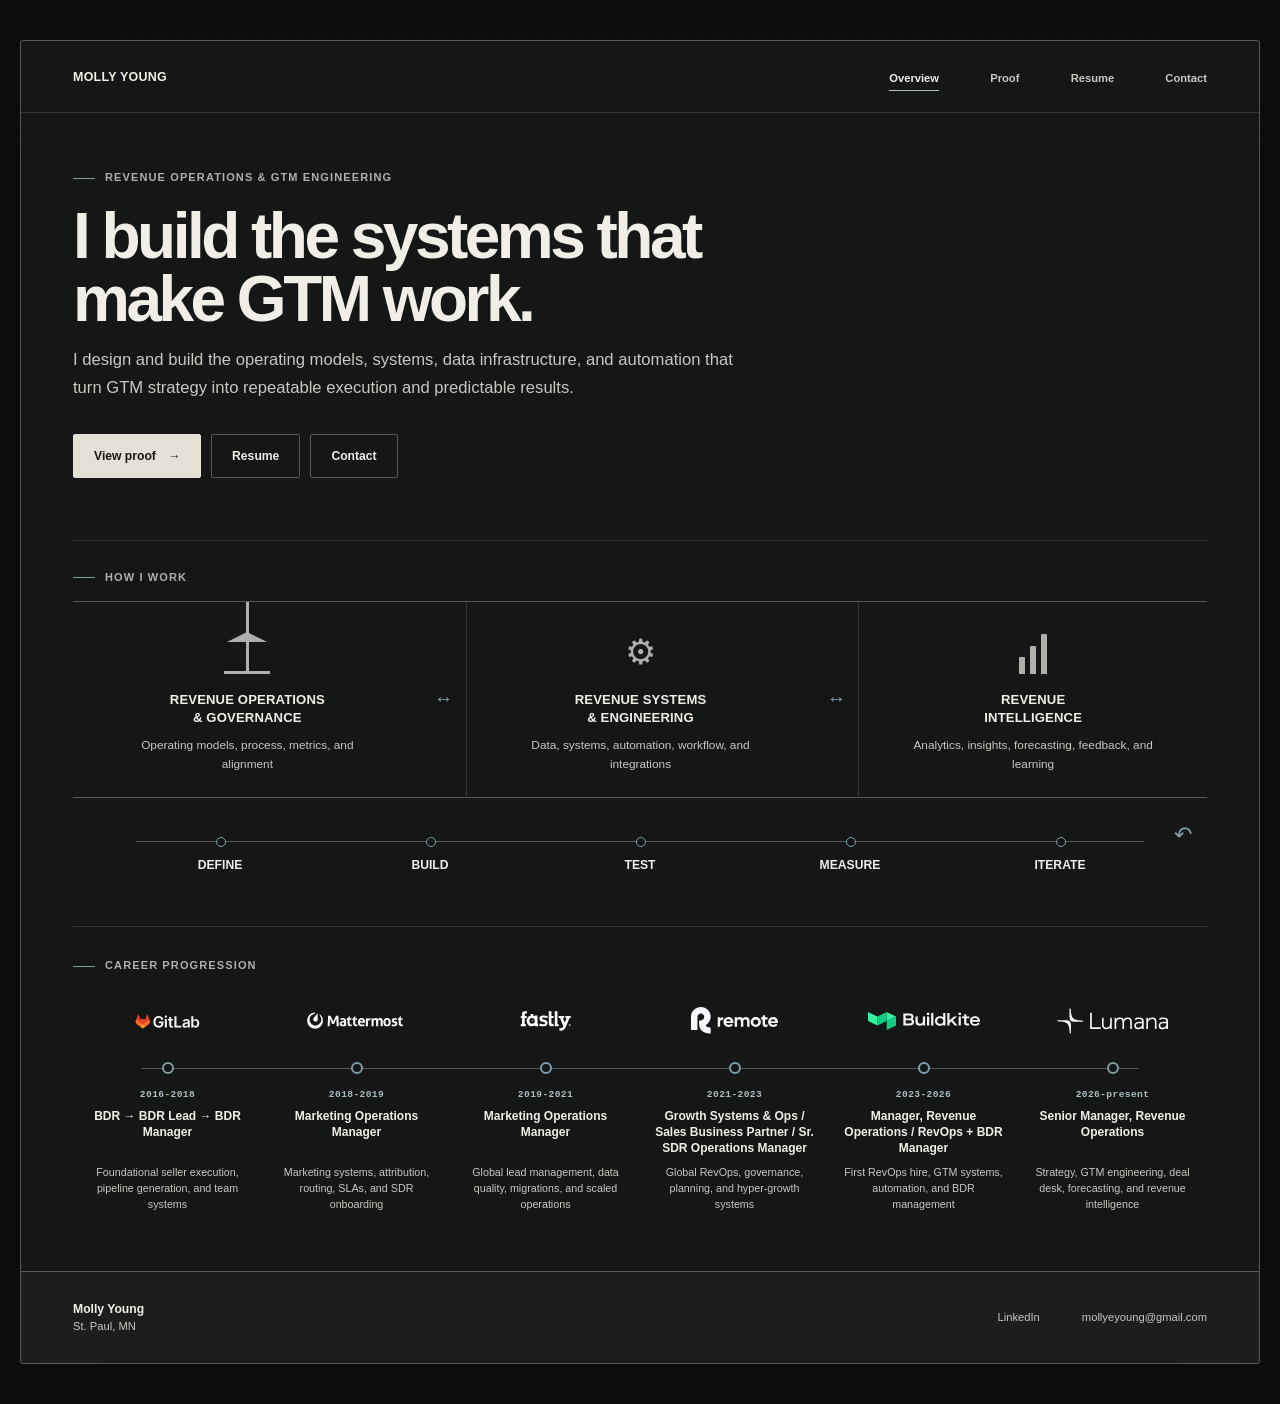
==== commit 2f1110f9: "Correct BDR career progression" ====
--- a/index.html
+++ b/index.html
@@ -67,7 +67,7 @@
             <div class="logo-wrap"><img src="assets/logos/gitlab.svg" alt="GitLab" /></div>
             <span class="career-dot" aria-hidden="true"></span>
             <p class="career-years">2016-2018</p>
-            <h2>BDR → BDR Lead → first BDR Manager</h2>
+            <h2>BDR → BDR Lead → BDR Manager</h2>
             <p>Foundational seller execution, pipeline generation, and team systems</p>
           </article>
           <article class="career-step">
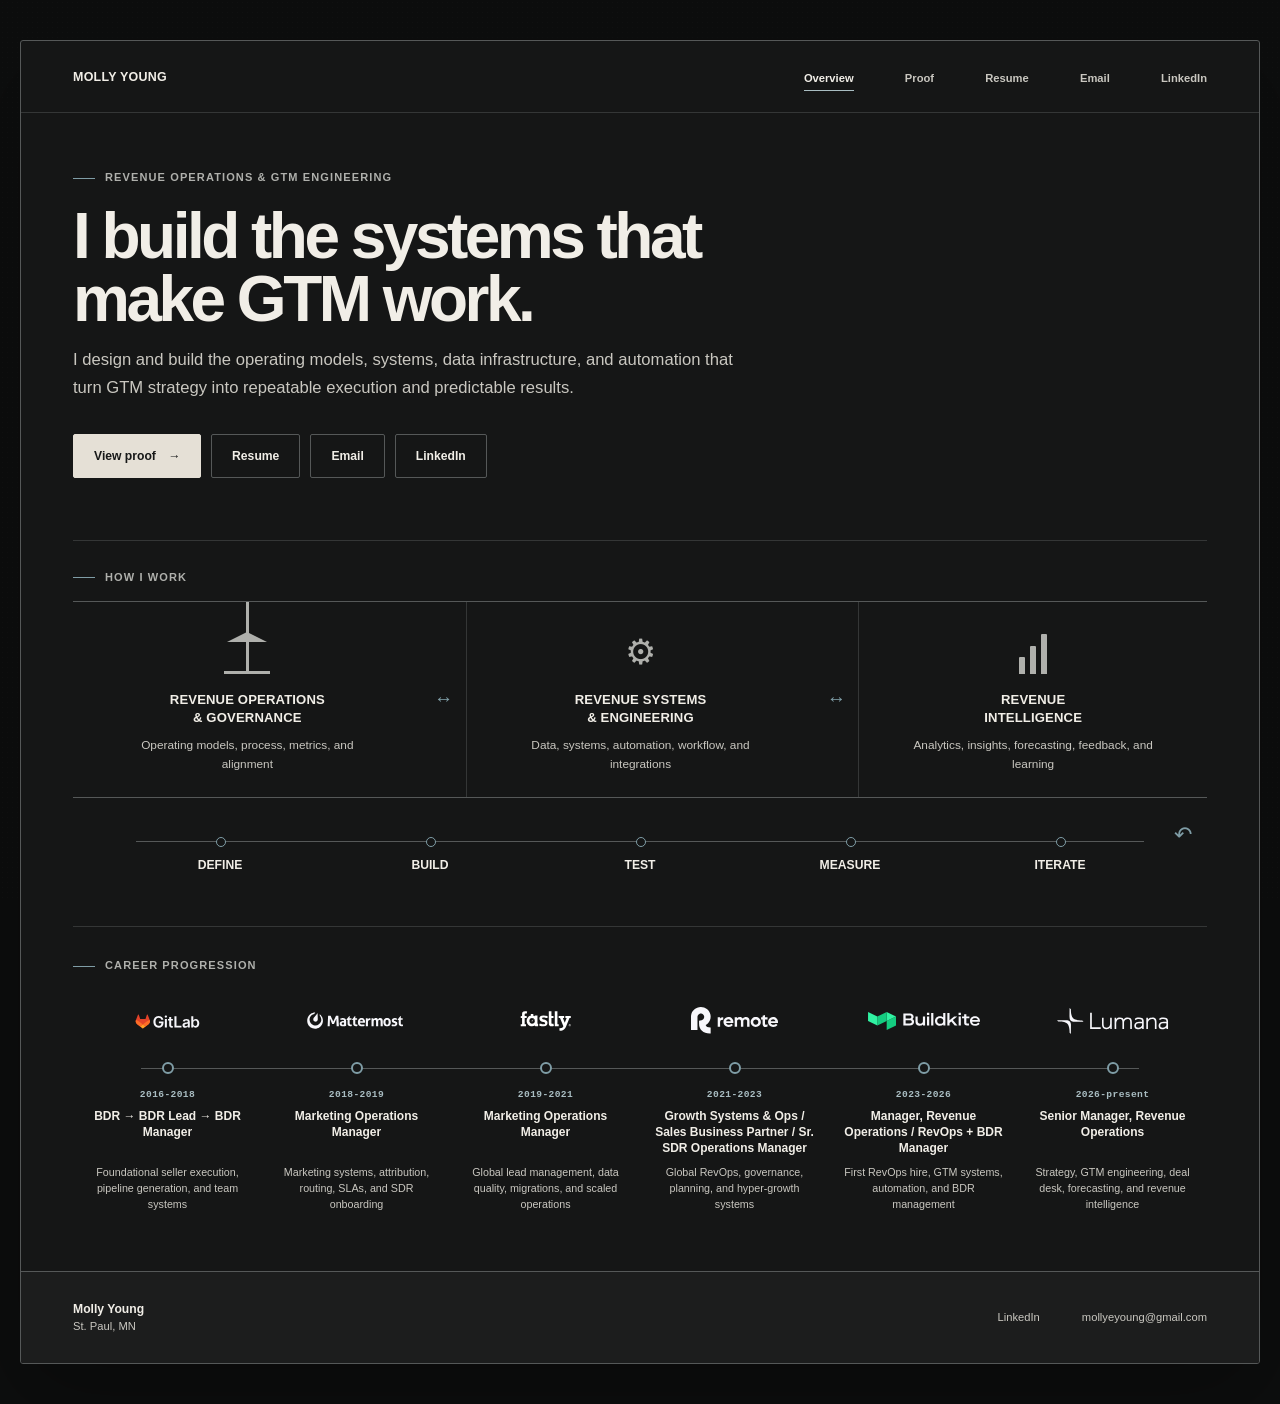
==== commit 2c7fff19: "Replace Contact with direct profile links" ====
--- a/index.html
+++ b/index.html
@@ -16,7 +16,8 @@
         <a href="./" aria-current="page">Overview</a>
         <a href="proof/">Proof</a>
         <a href="molly-young-v1.0.0.pdf" target="_blank" rel="noopener">Resume</a>
-        <a href="mailto:mollyeyoung@gmail.com">Contact</a>
+        <a href="mailto:mollyeyoung@gmail.com">Email</a>
+        <a href="https://www.linkedin.com/in/molleyoung/" target="_blank" rel="noopener">LinkedIn</a>
       </nav>
     </header>
 
@@ -29,7 +30,8 @@
           <div class="hero-actions">
             <a class="button button-primary" href="proof/">View proof <span aria-hidden="true">→</span></a>
             <a class="button" href="molly-young-v1.0.0.pdf" target="_blank" rel="noopener">Resume</a>
-            <a class="button" href="mailto:mollyeyoung@gmail.com">Contact</a>
+            <a class="button" href="mailto:mollyeyoung@gmail.com">Email</a>
+            <a class="button" href="https://www.linkedin.com/in/molleyoung/" target="_blank" rel="noopener">LinkedIn</a>
           </div>
         </div>
       </section>
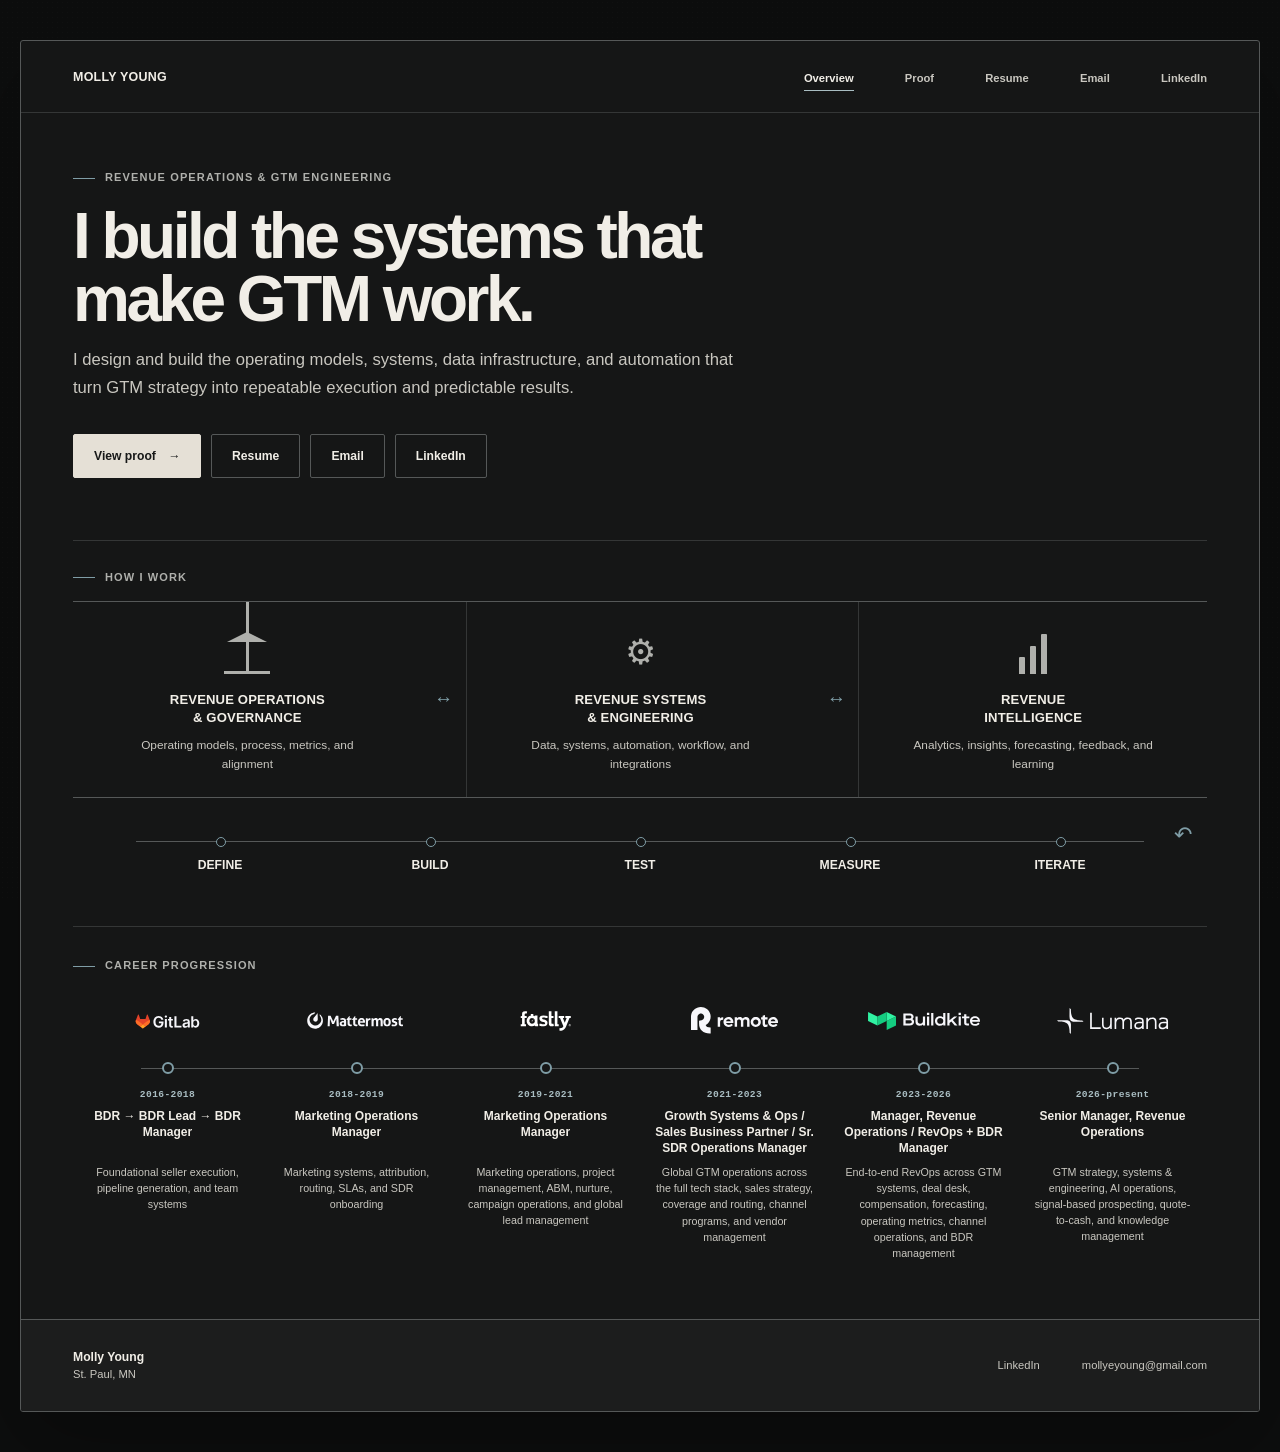
==== commit 2e1a632f: "Update Career Progression copy" ====
--- a/index.html
+++ b/index.html
@@ -84,28 +84,28 @@
             <span class="career-dot" aria-hidden="true"></span>
             <p class="career-years">2019-2021</p>
             <h2>Marketing Operations Manager</h2>
-            <p>Global lead management, data quality, migrations, and scaled operations</p>
+            <p>Marketing operations, project management, ABM, nurture, campaign operations, and global lead management</p>
           </article>
           <article class="career-step">
             <div class="logo-wrap"><img src="assets/logos/remote.svg" alt="Remote" /></div>
             <span class="career-dot" aria-hidden="true"></span>
             <p class="career-years">2021-2023</p>
             <h2>Growth Systems &amp; Ops / Sales Business Partner / Sr. SDR Operations Manager</h2>
-            <p>Global RevOps, governance, planning, and hyper-growth systems</p>
+            <p>Global GTM operations across the full tech stack, sales strategy, coverage and routing, channel programs, and vendor management</p>
           </article>
           <article class="career-step">
             <div class="logo-wrap"><img src="assets/logos/buildkite.svg" alt="Buildkite" /></div>
             <span class="career-dot" aria-hidden="true"></span>
             <p class="career-years">2023-2026</p>
             <h2>Manager, Revenue Operations / RevOps + BDR Manager</h2>
-            <p>First RevOps hire, GTM systems, automation, and BDR management</p>
+            <p>End-to-end RevOps across GTM systems, deal desk, compensation, forecasting, operating metrics, channel operations, and BDR management</p>
           </article>
           <article class="career-step">
             <div class="logo-wrap"><img src="assets/logos/lumana.svg" alt="Lumana" /></div>
             <span class="career-dot" aria-hidden="true"></span>
             <p class="career-years">2026-present</p>
             <h2>Senior Manager, Revenue Operations</h2>
-            <p>Strategy, GTM engineering, deal desk, forecasting, and revenue intelligence</p>
+            <p>GTM strategy, systems &amp; engineering, AI operations, signal-based prospecting, quote-to-cash, and knowledge management</p>
           </article>
         </div>
       </section>
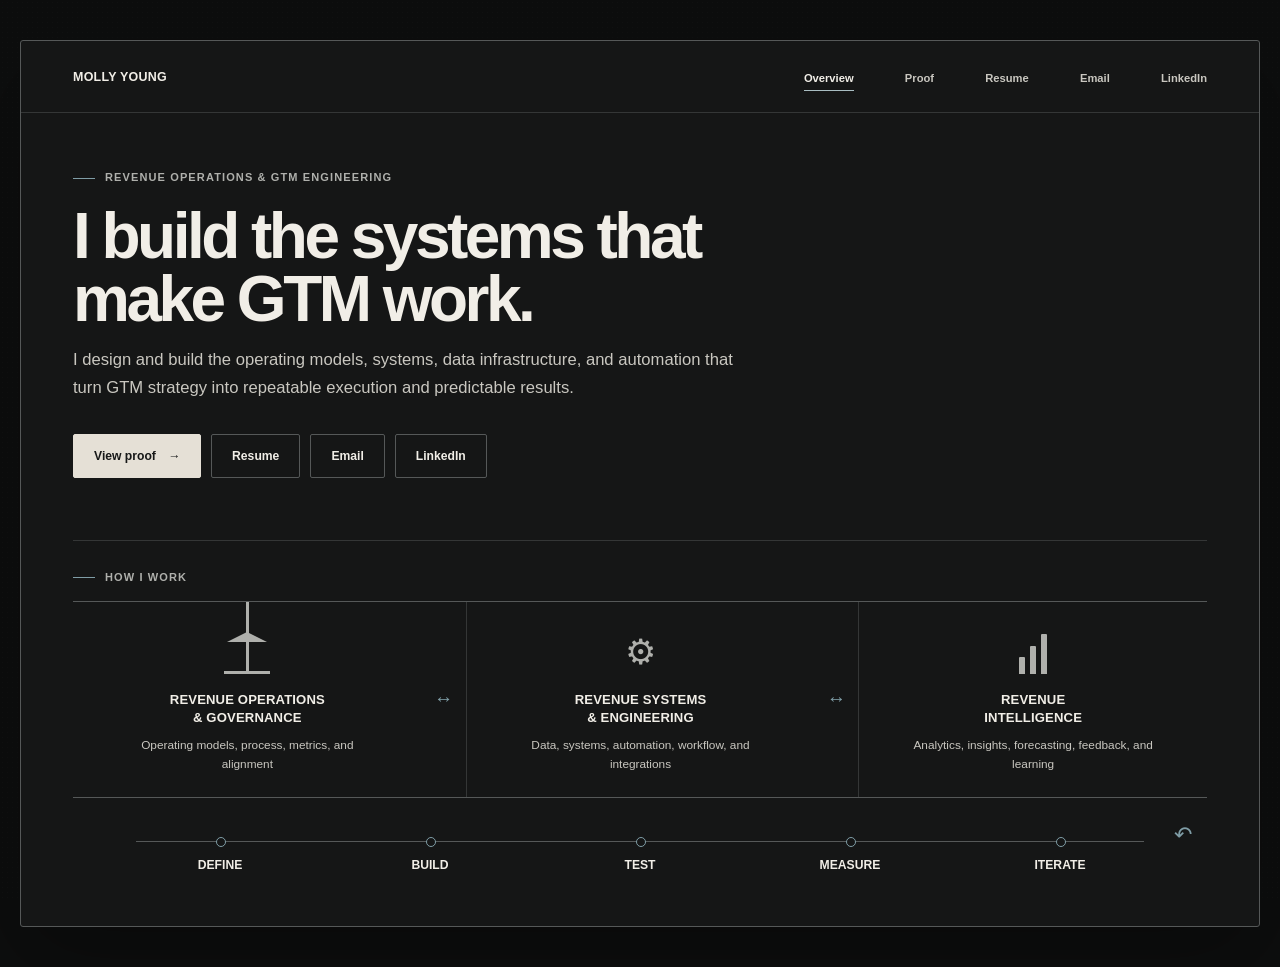
==== commit bf39c2b9: "Update Resume links to v1.1.0" ====
--- a/index.html
+++ b/index.html
@@ -15,11 +15,12 @@
       <nav aria-label="Primary navigation">
         <a href="./" aria-current="page">Overview</a>
         <a href="proof/">Proof</a>
-        <a href="molly-young-v1.0.0.pdf" target="_blank" rel="noopener">Resume</a>
+        <a href="molly-young-resume-v1.1.0.pdf" target="_blank" rel="noopener">Resume</a>
         <a href="mailto:mollyeyoung@gmail.com">Email</a>
         <a href="https://www.linkedin.com/in/molleyoung/" target="_blank" rel="noopener">LinkedIn</a>
       </nav>
     </header>
+
 
     <main id="main">
       <section class="overview-hero" aria-labelledby="page-title">
@@ -29,12 +30,13 @@
           <p>I design and build the operating models, systems, data infrastructure, and automation that turn GTM strategy into repeatable execution and predictable results.</p>
           <div class="hero-actions">
             <a class="button button-primary" href="proof/">View proof <span aria-hidden="true">→</span></a>
-            <a class="button" href="molly-young-v1.0.0.pdf" target="_blank" rel="noopener">Resume</a>
+            <a class="button" href="molly-young-resume-v1.1.0.pdf" target="_blank" rel="noopener">Resume</a>
             <a class="button" href="mailto:mollyeyoung@gmail.com">Email</a>
             <a class="button" href="https://www.linkedin.com/in/molleyoung/" target="_blank" rel="noopener">LinkedIn</a>
           </div>
         </div>
       </section>
+
 
       <section class="operating-model" aria-labelledby="work-title">
         <p class="section-label" id="work-title">How I work</p>
@@ -59,63 +61,3 @@
         </div>
         <ol class="working-loop" aria-label="Working loop">
           <li>Define</li><li>Build</li><li>Test</li><li>Measure</li><li>Iterate</li>
-        </ol>
-      </section>
-
-      <section class="career" aria-labelledby="career-title">
-        <p class="section-label" id="career-title">Career progression</p>
-        <div class="career-rail">
-          <article class="career-step">
-            <div class="logo-wrap"><img src="assets/logos/gitlab.svg" alt="GitLab" /></div>
-            <span class="career-dot" aria-hidden="true"></span>
-            <p class="career-years">2016-2018</p>
-            <h2>BDR → BDR Lead → BDR Manager</h2>
-            <p>Foundational seller execution, pipeline generation, and team systems</p>
-          </article>
-          <article class="career-step">
-            <div class="logo-wrap"><img src="assets/logos/mattermost.svg" alt="Mattermost" /></div>
-            <span class="career-dot" aria-hidden="true"></span>
-            <p class="career-years">2018-2019</p>
-            <h2>Marketing Operations Manager</h2>
-            <p>Marketing systems, attribution, routing, SLAs, and SDR onboarding</p>
-          </article>
-          <article class="career-step">
-            <div class="logo-wrap"><img src="assets/logos/fastly.svg" alt="Fastly" /></div>
-            <span class="career-dot" aria-hidden="true"></span>
-            <p class="career-years">2019-2021</p>
-            <h2>Marketing Operations Manager</h2>
-            <p>Marketing operations, project management, ABM, nurture, campaign operations, and global lead management</p>
-          </article>
-          <article class="career-step">
-            <div class="logo-wrap"><img src="assets/logos/remote.svg" alt="Remote" /></div>
-            <span class="career-dot" aria-hidden="true"></span>
-            <p class="career-years">2021-2023</p>
-            <h2>Growth Systems &amp; Ops / Sales Business Partner / Sr. SDR Operations Manager</h2>
-            <p>Global GTM operations across the full tech stack, sales strategy, coverage and routing, channel programs, and vendor management</p>
-          </article>
-          <article class="career-step">
-            <div class="logo-wrap"><img src="assets/logos/buildkite.svg" alt="Buildkite" /></div>
-            <span class="career-dot" aria-hidden="true"></span>
-            <p class="career-years">2023-2026</p>
-            <h2>Manager, Revenue Operations / RevOps + BDR Manager</h2>
-            <p>End-to-end RevOps across GTM systems, deal desk, compensation, forecasting, operating metrics, channel operations, and BDR management</p>
-          </article>
-          <article class="career-step">
-            <div class="logo-wrap"><img src="assets/logos/lumana.svg" alt="Lumana" /></div>
-            <span class="career-dot" aria-hidden="true"></span>
-            <p class="career-years">2026-present</p>
-            <h2>Senior Manager, Revenue Operations</h2>
-            <p>GTM strategy, systems &amp; engineering, AI operations, signal-based prospecting, quote-to-cash, and knowledge management</p>
-          </article>
-        </div>
-      </section>
-    </main>
-
-    <footer class="site-footer">
-      <div><strong>Molly Young</strong><span>St. Paul, MN</span></div>
-      <a href="https://www.linkedin.com/in/molleyoung/" target="_blank" rel="noopener">LinkedIn</a>
-      <a href="mailto:mollyeyoung@gmail.com">mollyeyoung@gmail.com</a>
-    </footer>
-  </div>
-</body>
-</html>
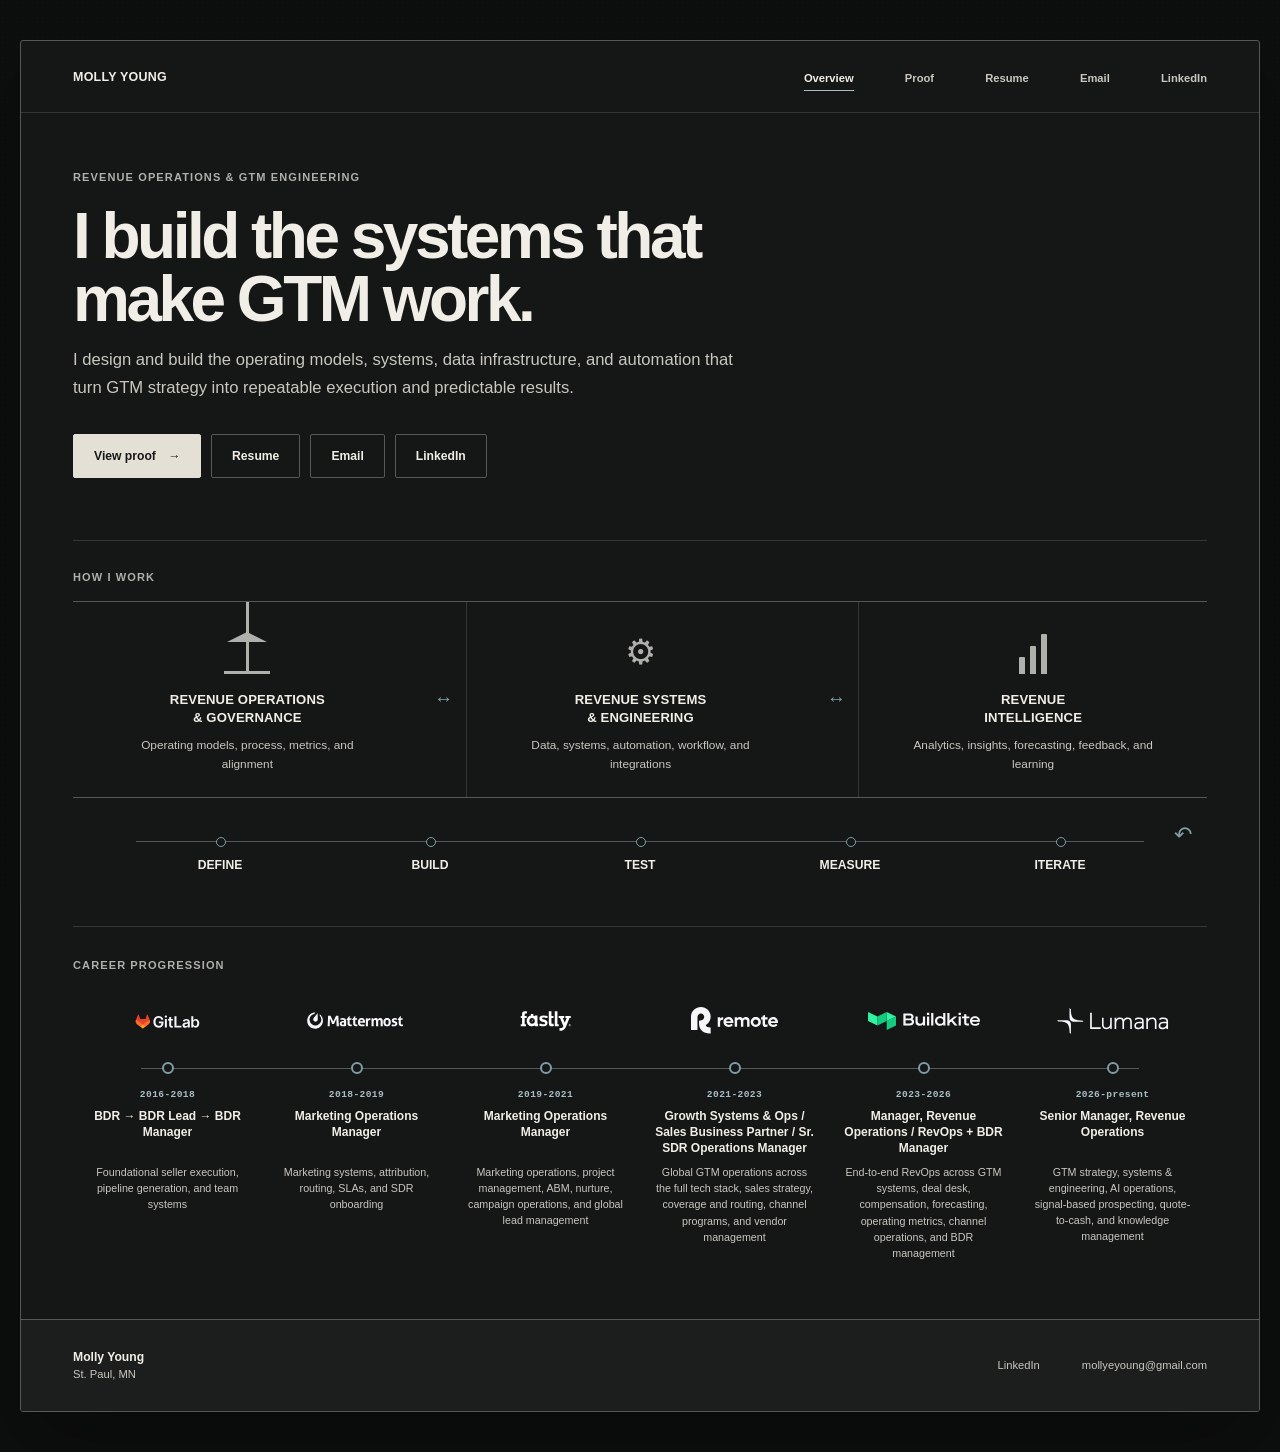
==== commit c920a70c: "feat: add complete proof story drilldowns" ====
--- a/index.html
+++ b/index.html
@@ -61,3 +61,63 @@
         </div>
         <ol class="working-loop" aria-label="Working loop">
           <li>Define</li><li>Build</li><li>Test</li><li>Measure</li><li>Iterate</li>
+        </ol>
+      </section>
+
+      <section class="career" aria-labelledby="career-title">
+        <p class="section-label" id="career-title">Career progression</p>
+        <div class="career-rail">
+          <article class="career-step">
+            <div class="logo-wrap"><img src="assets/logos/gitlab.svg" alt="GitLab" /></div>
+            <span class="career-dot" aria-hidden="true"></span>
+            <p class="career-years">2016-2018</p>
+            <h2>BDR → BDR Lead → BDR Manager</h2>
+            <p>Foundational seller execution, pipeline generation, and team systems</p>
+          </article>
+          <article class="career-step">
+            <div class="logo-wrap"><img src="assets/logos/mattermost.svg" alt="Mattermost" /></div>
+            <span class="career-dot" aria-hidden="true"></span>
+            <p class="career-years">2018-2019</p>
+            <h2>Marketing Operations Manager</h2>
+            <p>Marketing systems, attribution, routing, SLAs, and SDR onboarding</p>
+          </article>
+          <article class="career-step">
+            <div class="logo-wrap"><img src="assets/logos/fastly.svg" alt="Fastly" /></div>
+            <span class="career-dot" aria-hidden="true"></span>
+            <p class="career-years">2019-2021</p>
+            <h2>Marketing Operations Manager</h2>
+            <p>Marketing operations, project management, ABM, nurture, campaign operations, and global lead management</p>
+          </article>
+          <article class="career-step">
+            <div class="logo-wrap"><img src="assets/logos/remote.svg" alt="Remote" /></div>
+            <span class="career-dot" aria-hidden="true"></span>
+            <p class="career-years">2021-2023</p>
+            <h2>Growth Systems &amp; Ops / Sales Business Partner / Sr. SDR Operations Manager</h2>
+            <p>Global GTM operations across the full tech stack, sales strategy, coverage and routing, channel programs, and vendor management</p>
+          </article>
+          <article class="career-step">
+            <div class="logo-wrap"><img src="assets/logos/buildkite.svg" alt="Buildkite" /></div>
+            <span class="career-dot" aria-hidden="true"></span>
+            <p class="career-years">2023-2026</p>
+            <h2>Manager, Revenue Operations / RevOps + BDR Manager</h2>
+            <p>End-to-end RevOps across GTM systems, deal desk, compensation, forecasting, operating metrics, channel operations, and BDR management</p>
+          </article>
+          <article class="career-step">
+            <div class="logo-wrap"><img src="assets/logos/lumana.svg" alt="Lumana" /></div>
+            <span class="career-dot" aria-hidden="true"></span>
+            <p class="career-years">2026-present</p>
+            <h2>Senior Manager, Revenue Operations</h2>
+            <p>GTM strategy, systems &amp; engineering, AI operations, signal-based prospecting, quote-to-cash, and knowledge management</p>
+          </article>
+        </div>
+      </section>
+    </main>
+
+    <footer class="site-footer">
+      <div><strong>Molly Young</strong><span>St. Paul, MN</span></div>
+      <a href="https://www.linkedin.com/in/molleyoung/" target="_blank" rel="noopener">LinkedIn</a>
+      <a href="mailto:mollyeyoung@gmail.com">mollyeyoung@gmail.com</a>
+    </footer>
+  </div>
+</body>
+</html>
--- a/portfolio.css
+++ b/portfolio.css
@@ -43,6 +43,7 @@
 .hero-copy { max-width: 860px; position: relative; z-index: 2; }
 .eyebrow, .section-label { margin: 0; color: var(--muted); font-size: .69rem; font-weight: 740; letter-spacing: .1em; text-transform: uppercase; }
 .eyebrow::before, .section-label::before { content: ""; width: 22px; height: 1px; margin-right: 10px; display: inline-block; vertical-align: middle; background: var(--steel); }
+.overview-hero .eyebrow::before, .operating-model .section-label::before, .career .section-label::before { display: none; }
 .hero-copy h1 { max-width: 760px; margin: 22px 0 16px; font-size: clamp(3rem,5vw,4.65rem); font-weight: 690; line-height: .98; letter-spacing: -.055em; }
 .hero-copy > p:last-of-type { max-width: 680px; margin: 0; color: var(--body); font-size: 1.04rem; line-height: 1.66; }
 .hero-actions { margin-top: 32px; display: flex; flex-wrap: wrap; gap: 10px; }
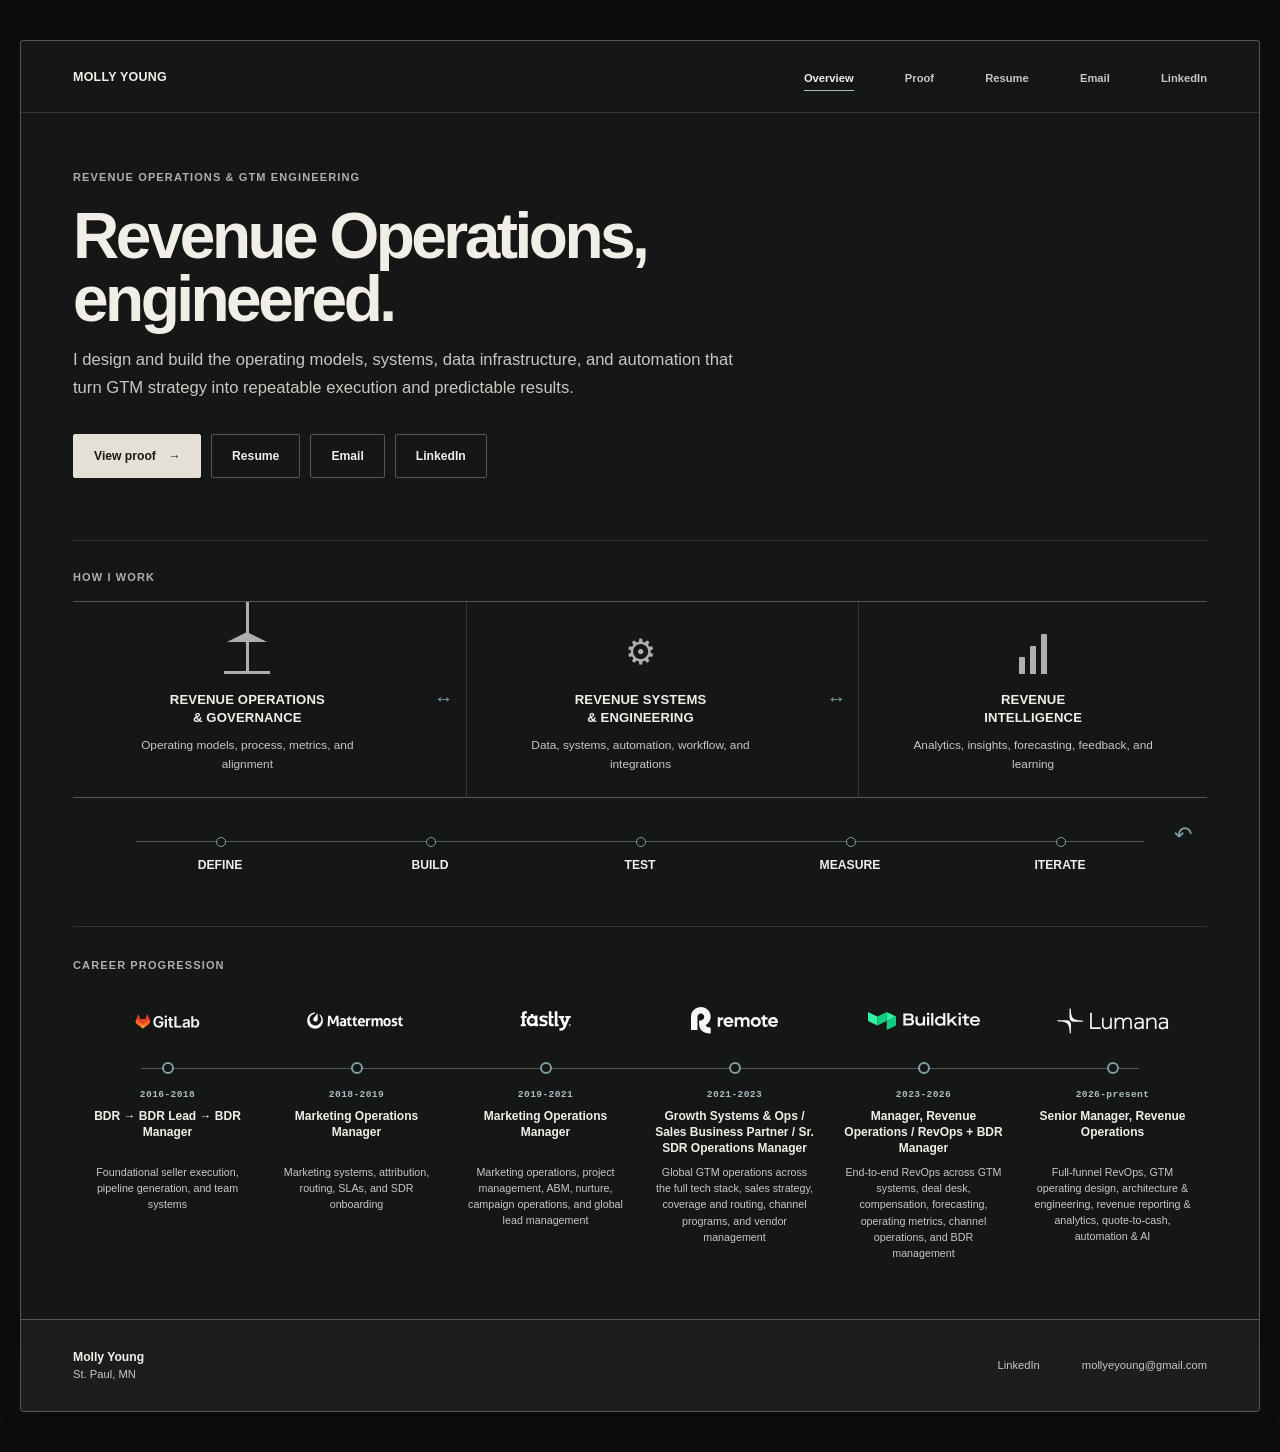
==== commit ffe5d7f1: "Refine homepage positioning" ====
--- a/index.html
+++ b/index.html
@@ -26,7 +26,7 @@
       <section class="overview-hero" aria-labelledby="page-title">
         <div class="hero-copy">
           <p class="eyebrow">Revenue Operations &amp; GTM Engineering</p>
-          <h1 id="page-title">I build the systems that make GTM work.</h1>
+          <h1 id="page-title">Revenue Operations, engineered.</h1>
           <p>I design and build the operating models, systems, data infrastructure, and automation that turn GTM strategy into repeatable execution and predictable results.</p>
           <div class="hero-actions">
             <a class="button button-primary" href="proof/">View proof <span aria-hidden="true">→</span></a>
@@ -107,7 +107,7 @@
             <span class="career-dot" aria-hidden="true"></span>
             <p class="career-years">2026-present</p>
             <h2>Senior Manager, Revenue Operations</h2>
-            <p>GTM strategy, systems &amp; engineering, AI operations, signal-based prospecting, quote-to-cash, and knowledge management</p>
+            <p>Full-funnel RevOps, GTM operating design, architecture &amp; engineering, revenue reporting &amp; analytics, quote-to-cash, automation &amp; AI</p>
           </article>
         </div>
       </section>
